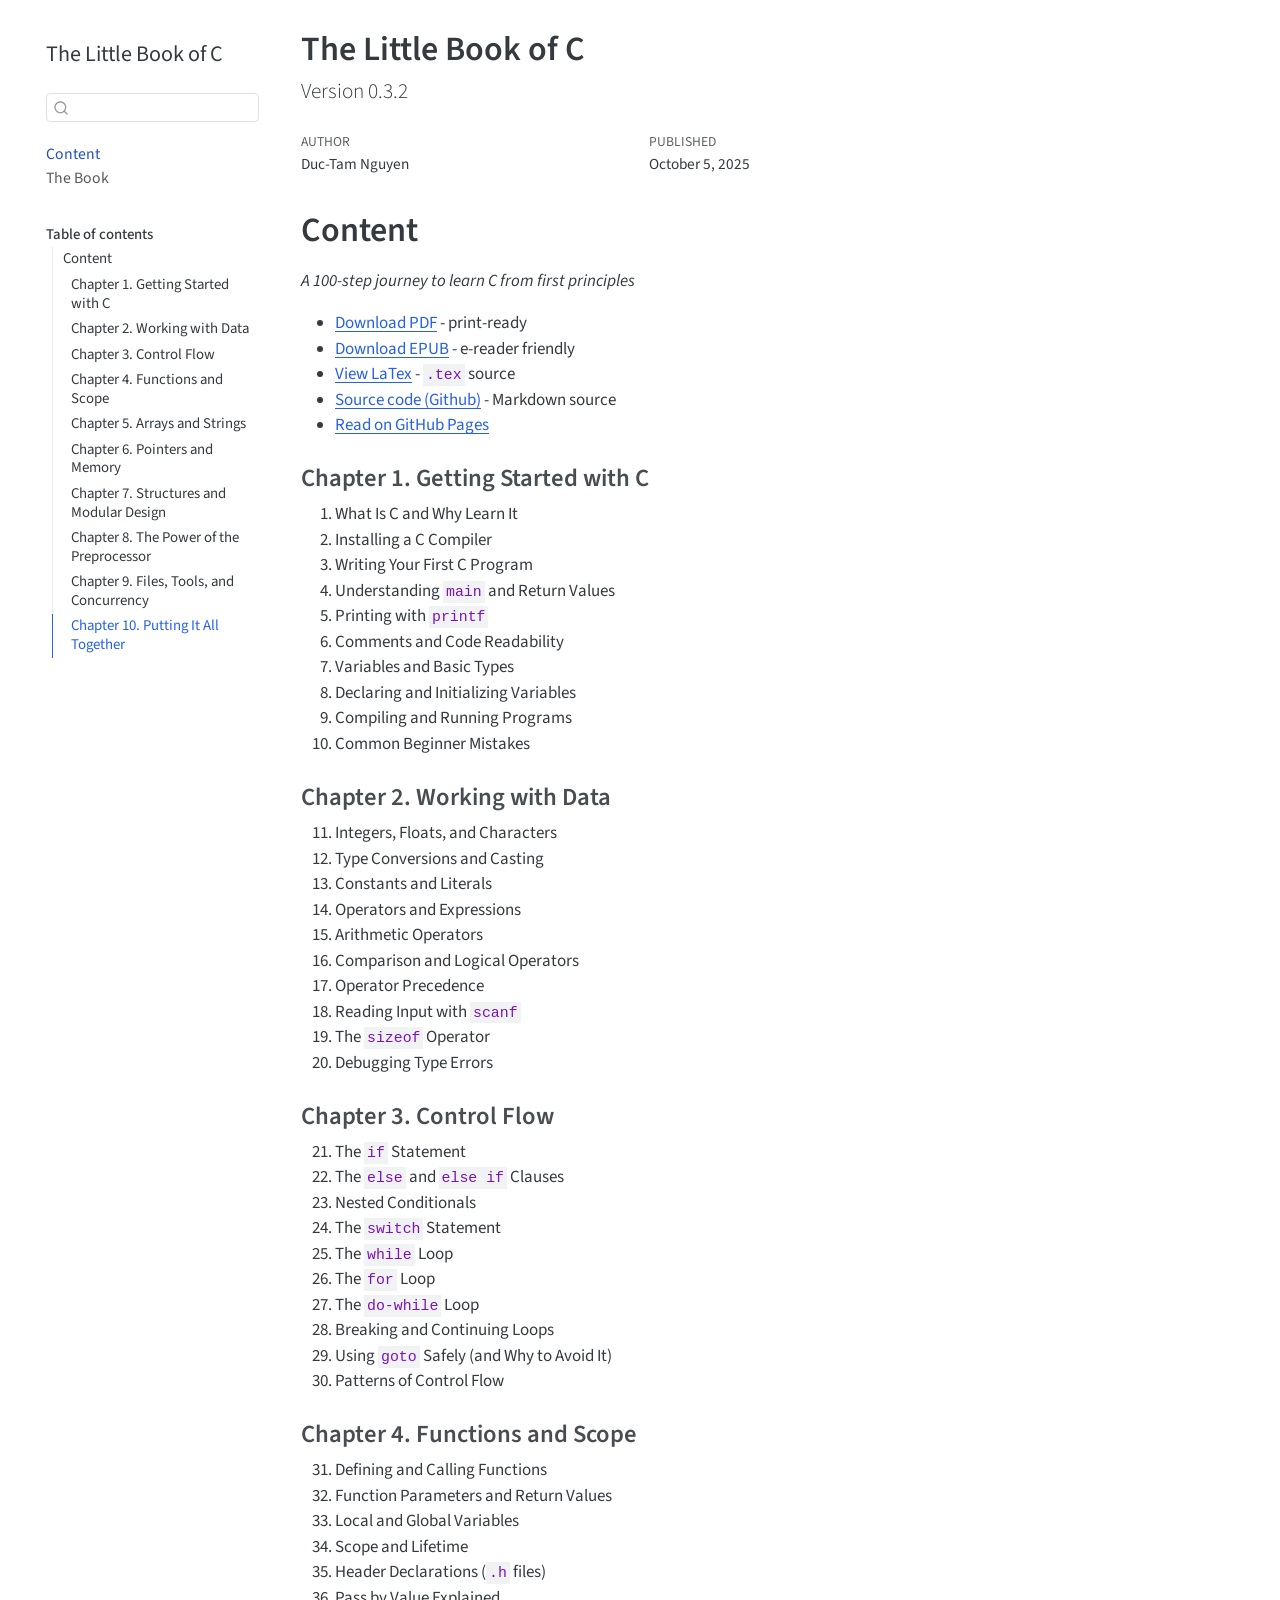
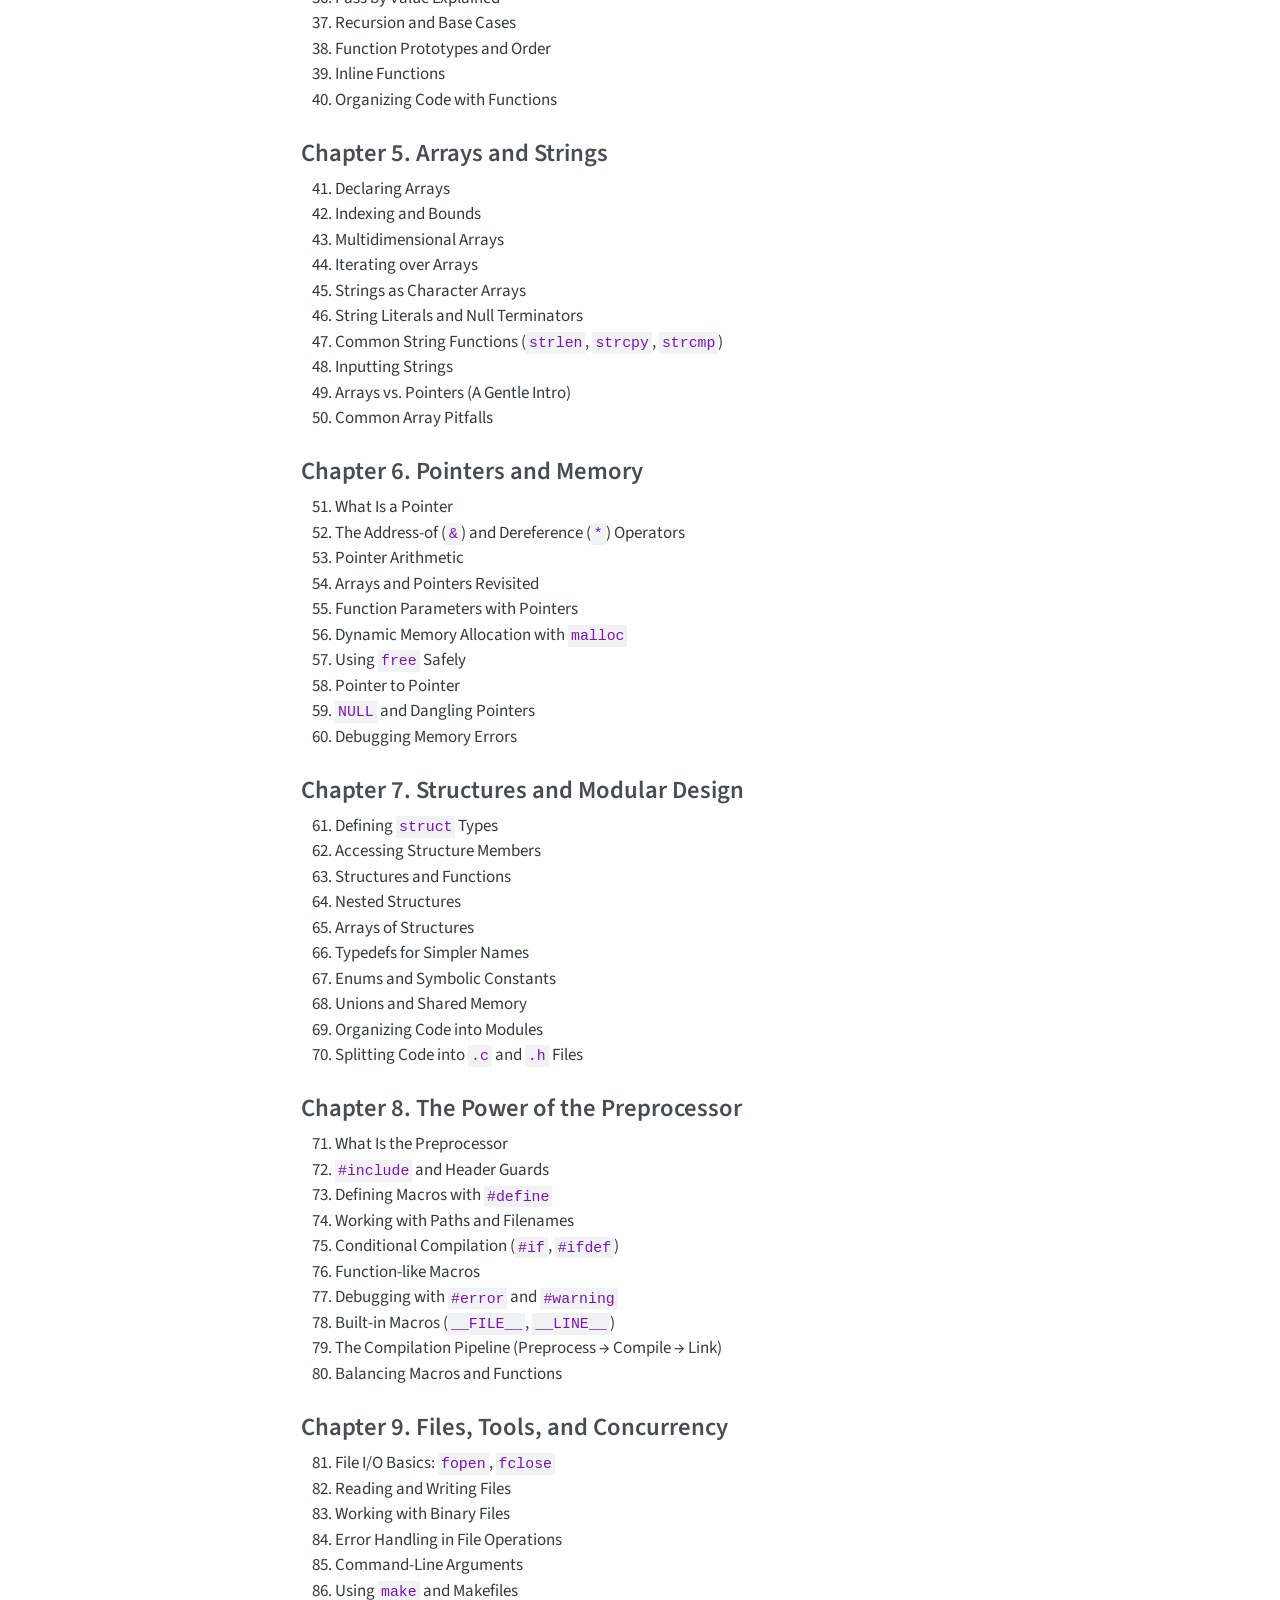
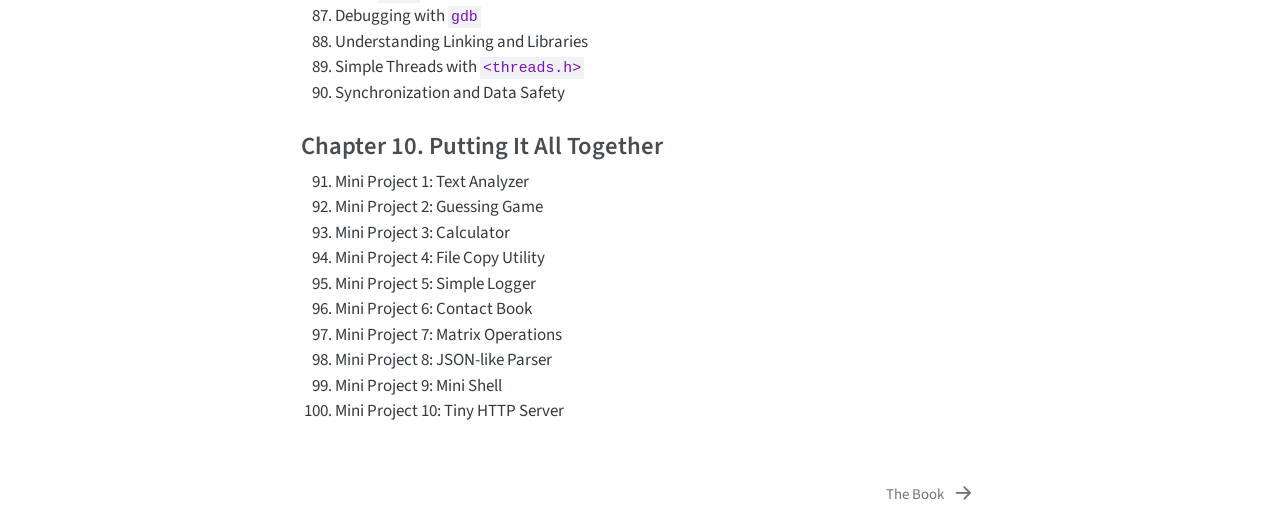
==== docs/index.html @ 0e8a33e9 "✨ v0.3.2 – File I/O Polishing 🩹 Fixed fgetc type (int not char) 🧹 Added fopen() checks and clean lin" ====
<!DOCTYPE html>
<html xmlns="http://www.w3.org/1999/xhtml" lang="en" xml:lang="en"><head>

<meta charset="utf-8">
<meta name="generator" content="quarto-1.8.23">

<meta name="viewport" content="width=device-width, initial-scale=1.0, user-scalable=yes">

<meta name="author" content="Duc-Tam Nguyen">
<meta name="dcterms.date" content="2025-10-05">

<title>The Little Book of C</title>
<style>
code{white-space: pre-wrap;}
span.smallcaps{font-variant: small-caps;}
div.columns{display: flex; gap: min(4vw, 1.5em);}
div.column{flex: auto; overflow-x: auto;}
div.hanging-indent{margin-left: 1.5em; text-indent: -1.5em;}
ul.task-list{list-style: none;}
ul.task-list li input[type="checkbox"] {
  width: 0.8em;
  margin: 0 0.8em 0.2em -1em; /* quarto-specific, see https://github.com/quarto-dev/quarto-cli/issues/4556 */ 
  vertical-align: middle;
}
</style>


<script src="site_libs/quarto-nav/quarto-nav.js"></script>
<script src="site_libs/quarto-nav/headroom.min.js"></script>
<script src="site_libs/clipboard/clipboard.min.js"></script>
<script src="site_libs/quarto-search/autocomplete.umd.js"></script>
<script src="site_libs/quarto-search/fuse.min.js"></script>
<script src="site_libs/quarto-search/quarto-search.js"></script>
<meta name="quarto:offset" content="./">
<link href="./books/en-US/book.html" rel="next">
<script src="site_libs/quarto-html/quarto.js" type="module"></script>
<script src="site_libs/quarto-html/tabsets/tabsets.js" type="module"></script>
<script src="site_libs/quarto-html/axe/axe-check.js" type="module"></script>
<script src="site_libs/quarto-html/popper.min.js"></script>
<script src="site_libs/quarto-html/tippy.umd.min.js"></script>
<script src="site_libs/quarto-html/anchor.min.js"></script>
<link href="site_libs/quarto-html/tippy.css" rel="stylesheet">
<link href="site_libs/quarto-html/quarto-syntax-highlighting-1fe81d0376b2c50856e68e651e390326.css" rel="stylesheet" id="quarto-text-highlighting-styles">
<script src="site_libs/bootstrap/bootstrap.min.js"></script>
<link href="site_libs/bootstrap/bootstrap-icons.css" rel="stylesheet">
<link href="site_libs/bootstrap/bootstrap-27c261d06b905028a18691de25d09dde.min.css" rel="stylesheet" append-hash="true" id="quarto-bootstrap" data-mode="light">
<script id="quarto-search-options" type="application/json">{
  "location": "sidebar",
  "copy-button": false,
  "collapse-after": 3,
  "panel-placement": "start",
  "type": "textbox",
  "limit": 50,
  "keyboard-shortcut": [
    "f",
    "/",
    "s"
  ],
  "show-item-context": false,
  "language": {
    "search-no-results-text": "No results",
    "search-matching-documents-text": "matching documents",
    "search-copy-link-title": "Copy link to search",
    "search-hide-matches-text": "Hide additional matches",
    "search-more-match-text": "more match in this document",
    "search-more-matches-text": "more matches in this document",
    "search-clear-button-title": "Clear",
    "search-text-placeholder": "",
    "search-detached-cancel-button-title": "Cancel",
    "search-submit-button-title": "Submit",
    "search-label": "Search"
  }
}</script>


</head>

<body class="nav-sidebar floating quarto-light">

<div id="quarto-search-results"></div>
  <header id="quarto-header" class="headroom fixed-top">
  <nav class="quarto-secondary-nav">
    <div class="container-fluid d-flex">
      <button type="button" class="quarto-btn-toggle btn" data-bs-toggle="collapse" role="button" data-bs-target=".quarto-sidebar-collapse-item" aria-controls="quarto-sidebar" aria-expanded="false" aria-label="Toggle sidebar navigation" onclick="if (window.quartoToggleHeadroom) { window.quartoToggleHeadroom(); }">
        <i class="bi bi-layout-text-sidebar-reverse"></i>
      </button>
        <nav class="quarto-page-breadcrumbs" aria-label="breadcrumb"><ol class="breadcrumb"><li class="breadcrumb-item"><a href="./index.html"><span class="chapter-title">Content</span></a></li></ol></nav>
        <a class="flex-grow-1" role="navigation" data-bs-toggle="collapse" data-bs-target=".quarto-sidebar-collapse-item" aria-controls="quarto-sidebar" aria-expanded="false" aria-label="Toggle sidebar navigation" onclick="if (window.quartoToggleHeadroom) { window.quartoToggleHeadroom(); }">      
        </a>
      <button type="button" class="btn quarto-search-button" aria-label="Search" onclick="window.quartoOpenSearch();">
        <i class="bi bi-search"></i>
      </button>
    </div>
  </nav>
</header>
<!-- content -->
<div id="quarto-content" class="quarto-container page-columns page-rows-contents page-layout-article">
<!-- sidebar -->
  <nav id="quarto-sidebar" class="sidebar collapse collapse-horizontal quarto-sidebar-collapse-item sidebar-navigation floating overflow-auto">
    <div class="pt-lg-2 mt-2 text-left sidebar-header sidebar-header-stacked">
      <a href="./index.html" class="sidebar-logo-link">
      </a>
    <div class="sidebar-title mb-0 py-0">
      <a href="./">The Little Book of C</a> 
    </div>
      </div>
        <div class="mt-2 flex-shrink-0 align-items-center">
        <div class="sidebar-search">
        <div id="quarto-search" class="" title="Search"></div>
        </div>
        </div>
    <div class="sidebar-menu-container"> 
    <ul class="list-unstyled mt-1">
        <li class="sidebar-item">
  <div class="sidebar-item-container"> 
  <a href="./index.html" class="sidebar-item-text sidebar-link active"><span class="chapter-title">Content</span></a>
  </div>
</li>
        <li class="sidebar-item">
  <div class="sidebar-item-container"> 
  <a href="./books/en-US/book.html" class="sidebar-item-text sidebar-link"><span class="chapter-title">The Book</span></a>
  </div>
</li>
    </ul>
    </div>
    <nav id="TOC" role="doc-toc" class="toc-active">
    <h2 id="toc-title">Table of contents</h2>
   
  <ul>
  <li><a href="#content" id="toc-content" class="nav-link active" data-scroll-target="#content">Content</a>
  <ul class="collapse">
  <li><a href="#chapter-1.-getting-started-with-c" id="toc-chapter-1.-getting-started-with-c" class="nav-link" data-scroll-target="#chapter-1.-getting-started-with-c">Chapter 1. Getting Started with C</a></li>
  <li><a href="#chapter-2.-working-with-data" id="toc-chapter-2.-working-with-data" class="nav-link" data-scroll-target="#chapter-2.-working-with-data">Chapter 2. Working with Data</a></li>
  <li><a href="#chapter-3.-control-flow" id="toc-chapter-3.-control-flow" class="nav-link" data-scroll-target="#chapter-3.-control-flow">Chapter 3. Control Flow</a></li>
  <li><a href="#chapter-4.-functions-and-scope" id="toc-chapter-4.-functions-and-scope" class="nav-link" data-scroll-target="#chapter-4.-functions-and-scope">Chapter 4. Functions and Scope</a></li>
  <li><a href="#chapter-5.-arrays-and-strings" id="toc-chapter-5.-arrays-and-strings" class="nav-link" data-scroll-target="#chapter-5.-arrays-and-strings">Chapter 5. Arrays and Strings</a></li>
  <li><a href="#chapter-6.-pointers-and-memory" id="toc-chapter-6.-pointers-and-memory" class="nav-link" data-scroll-target="#chapter-6.-pointers-and-memory">Chapter 6. Pointers and Memory</a></li>
  <li><a href="#chapter-7.-structures-and-modular-design" id="toc-chapter-7.-structures-and-modular-design" class="nav-link" data-scroll-target="#chapter-7.-structures-and-modular-design">Chapter 7. Structures and Modular Design</a></li>
  <li><a href="#chapter-8.-the-power-of-the-preprocessor" id="toc-chapter-8.-the-power-of-the-preprocessor" class="nav-link" data-scroll-target="#chapter-8.-the-power-of-the-preprocessor">Chapter 8. The Power of the Preprocessor</a></li>
  <li><a href="#chapter-9.-files-tools-and-concurrency" id="toc-chapter-9.-files-tools-and-concurrency" class="nav-link" data-scroll-target="#chapter-9.-files-tools-and-concurrency">Chapter 9. Files, Tools, and Concurrency</a></li>
  <li><a href="#chapter-10.-putting-it-all-together" id="toc-chapter-10.-putting-it-all-together" class="nav-link" data-scroll-target="#chapter-10.-putting-it-all-together">Chapter 10. Putting It All Together</a></li>
  </ul></li>
  </ul>
</nav>
</nav>
<div id="quarto-sidebar-glass" class="quarto-sidebar-collapse-item" data-bs-toggle="collapse" data-bs-target=".quarto-sidebar-collapse-item"></div>
<!-- margin-sidebar -->
    <div id="quarto-margin-sidebar" class="sidebar margin-sidebar zindex-bottom">
    </div>
<!-- main -->
<main class="content" id="quarto-document-content">

<header id="title-block-header" class="quarto-title-block default">
<div class="quarto-title">
<h1 class="title">The Little Book of C</h1>
<p class="subtitle lead">Version 0.3.2</p>
</div>



<div class="quarto-title-meta">

    <div>
    <div class="quarto-title-meta-heading">Author</div>
    <div class="quarto-title-meta-contents">
             <p>Duc-Tam Nguyen </p>
          </div>
  </div>
    
    <div>
    <div class="quarto-title-meta-heading">Published</div>
    <div class="quarto-title-meta-contents">
      <p class="date">October 5, 2025</p>
    </div>
  </div>
  
    
  </div>
  


</header>


<section id="content" class="level1">
<h1>Content</h1>
<p><em>A 100-step journey to learn C from first principles</em></p>
<ul>
<li><a href="https://github.com/little-book-of/c/blob/main/releases/book.pdf">Download PDF</a> - print-ready</li>
<li><a href="https://github.com/little-book-of/c/blob/main/releases/book.epub">Download EPUB</a> - e-reader friendly</li>
<li><a href="https://github.com/little-book-of/c/blob/main/releases/book.tex">View LaTex</a> - <code>.tex</code> source</li>
<li><a href="https://github.com/little-book-of/c/blob/main/books/en-US/book.md">Source code (Github)</a> - Markdown source</li>
<li><a href="https://little-book-of.github.io/c">Read on GitHub Pages</a></li>
</ul>
<section id="chapter-1.-getting-started-with-c" class="level3">
<h3 class="anchored" data-anchor-id="chapter-1.-getting-started-with-c">Chapter 1. Getting Started with C</h3>
<ol type="1">
<li>What Is C and Why Learn It</li>
<li>Installing a C Compiler</li>
<li>Writing Your First C Program</li>
<li>Understanding <code>main</code> and Return Values</li>
<li>Printing with <code>printf</code></li>
<li>Comments and Code Readability</li>
<li>Variables and Basic Types</li>
<li>Declaring and Initializing Variables</li>
<li>Compiling and Running Programs</li>
<li>Common Beginner Mistakes</li>
</ol>
</section>
<section id="chapter-2.-working-with-data" class="level3">
<h3 class="anchored" data-anchor-id="chapter-2.-working-with-data">Chapter 2. Working with Data</h3>
<ol start="11" type="1">
<li>Integers, Floats, and Characters</li>
<li>Type Conversions and Casting</li>
<li>Constants and Literals</li>
<li>Operators and Expressions</li>
<li>Arithmetic Operators</li>
<li>Comparison and Logical Operators</li>
<li>Operator Precedence</li>
<li>Reading Input with <code>scanf</code></li>
<li>The <code>sizeof</code> Operator</li>
<li>Debugging Type Errors</li>
</ol>
</section>
<section id="chapter-3.-control-flow" class="level3">
<h3 class="anchored" data-anchor-id="chapter-3.-control-flow">Chapter 3. Control Flow</h3>
<ol start="21" type="1">
<li>The <code>if</code> Statement</li>
<li>The <code>else</code> and <code>else if</code> Clauses</li>
<li>Nested Conditionals</li>
<li>The <code>switch</code> Statement</li>
<li>The <code>while</code> Loop</li>
<li>The <code>for</code> Loop</li>
<li>The <code>do-while</code> Loop</li>
<li>Breaking and Continuing Loops</li>
<li>Using <code>goto</code> Safely (and Why to Avoid It)</li>
<li>Patterns of Control Flow</li>
</ol>
</section>
<section id="chapter-4.-functions-and-scope" class="level3">
<h3 class="anchored" data-anchor-id="chapter-4.-functions-and-scope">Chapter 4. Functions and Scope</h3>
<ol start="31" type="1">
<li>Defining and Calling Functions</li>
<li>Function Parameters and Return Values</li>
<li>Local and Global Variables</li>
<li>Scope and Lifetime</li>
<li>Header Declarations (<code>.h</code> files)</li>
<li>Pass by Value Explained</li>
<li>Recursion and Base Cases</li>
<li>Function Prototypes and Order</li>
<li>Inline Functions</li>
<li>Organizing Code with Functions</li>
</ol>
</section>
<section id="chapter-5.-arrays-and-strings" class="level3">
<h3 class="anchored" data-anchor-id="chapter-5.-arrays-and-strings">Chapter 5. Arrays and Strings</h3>
<ol start="41" type="1">
<li>Declaring Arrays</li>
<li>Indexing and Bounds</li>
<li>Multidimensional Arrays</li>
<li>Iterating over Arrays</li>
<li>Strings as Character Arrays</li>
<li>String Literals and Null Terminators</li>
<li>Common String Functions (<code>strlen</code>, <code>strcpy</code>, <code>strcmp</code>)</li>
<li>Inputting Strings</li>
<li>Arrays vs.&nbsp;Pointers (A Gentle Intro)</li>
<li>Common Array Pitfalls</li>
</ol>
</section>
<section id="chapter-6.-pointers-and-memory" class="level3">
<h3 class="anchored" data-anchor-id="chapter-6.-pointers-and-memory">Chapter 6. Pointers and Memory</h3>
<ol start="51" type="1">
<li>What Is a Pointer</li>
<li>The Address-of (<code>&amp;</code>) and Dereference (<code>*</code>) Operators</li>
<li>Pointer Arithmetic</li>
<li>Arrays and Pointers Revisited</li>
<li>Function Parameters with Pointers</li>
<li>Dynamic Memory Allocation with <code>malloc</code></li>
<li>Using <code>free</code> Safely</li>
<li>Pointer to Pointer</li>
<li><code>NULL</code> and Dangling Pointers</li>
<li>Debugging Memory Errors</li>
</ol>
</section>
<section id="chapter-7.-structures-and-modular-design" class="level3">
<h3 class="anchored" data-anchor-id="chapter-7.-structures-and-modular-design">Chapter 7. Structures and Modular Design</h3>
<ol start="61" type="1">
<li>Defining <code>struct</code> Types</li>
<li>Accessing Structure Members</li>
<li>Structures and Functions</li>
<li>Nested Structures</li>
<li>Arrays of Structures</li>
<li>Typedefs for Simpler Names</li>
<li>Enums and Symbolic Constants</li>
<li>Unions and Shared Memory</li>
<li>Organizing Code into Modules</li>
<li>Splitting Code into <code>.c</code> and <code>.h</code> Files</li>
</ol>
</section>
<section id="chapter-8.-the-power-of-the-preprocessor" class="level3">
<h3 class="anchored" data-anchor-id="chapter-8.-the-power-of-the-preprocessor">Chapter 8. The Power of the Preprocessor</h3>
<ol start="71" type="1">
<li>What Is the Preprocessor</li>
<li><code>#include</code> and Header Guards</li>
<li>Defining Macros with <code>#define</code></li>
<li>Working with Paths and Filenames</li>
<li>Conditional Compilation (<code>#if</code>, <code>#ifdef</code>)</li>
<li>Function-like Macros</li>
<li>Debugging with <code>#error</code> and <code>#warning</code></li>
<li>Built-in Macros (<code>__FILE__</code>, <code>__LINE__</code>)</li>
<li>The Compilation Pipeline (Preprocess → Compile → Link)</li>
<li>Balancing Macros and Functions</li>
</ol>
</section>
<section id="chapter-9.-files-tools-and-concurrency" class="level3">
<h3 class="anchored" data-anchor-id="chapter-9.-files-tools-and-concurrency">Chapter 9. Files, Tools, and Concurrency</h3>
<ol start="81" type="1">
<li>File I/O Basics: <code>fopen</code>, <code>fclose</code></li>
<li>Reading and Writing Files</li>
<li>Working with Binary Files</li>
<li>Error Handling in File Operations</li>
<li>Command-Line Arguments</li>
<li>Using <code>make</code> and Makefiles</li>
<li>Debugging with <code>gdb</code></li>
<li>Understanding Linking and Libraries</li>
<li>Simple Threads with <code>&lt;threads.h&gt;</code></li>
<li>Synchronization and Data Safety</li>
</ol>
</section>
<section id="chapter-10.-putting-it-all-together" class="level3">
<h3 class="anchored" data-anchor-id="chapter-10.-putting-it-all-together">Chapter 10. Putting It All Together</h3>
<ol start="91" type="1">
<li>Mini Project 1: Text Analyzer</li>
<li>Mini Project 2: Guessing Game</li>
<li>Mini Project 3: Calculator</li>
<li>Mini Project 4: File Copy Utility</li>
<li>Mini Project 5: Simple Logger</li>
<li>Mini Project 6: Contact Book</li>
<li>Mini Project 7: Matrix Operations</li>
<li>Mini Project 8: JSON-like Parser</li>
<li>Mini Project 9: Mini Shell</li>
<li>Mini Project 10: Tiny HTTP Server</li>
</ol>


</section>
</section>

</main> <!-- /main -->
<script id="quarto-html-after-body" type="application/javascript">
  window.document.addEventListener("DOMContentLoaded", function (event) {
    const icon = "";
    const anchorJS = new window.AnchorJS();
    anchorJS.options = {
      placement: 'right',
      icon: icon
    };
    anchorJS.add('.anchored');
    const isCodeAnnotation = (el) => {
      for (const clz of el.classList) {
        if (clz.startsWith('code-annotation-')) {                     
          return true;
        }
      }
      return false;
    }
    const onCopySuccess = function(e) {
      // button target
      const button = e.trigger;
      // don't keep focus
      button.blur();
      // flash "checked"
      button.classList.add('code-copy-button-checked');
      var currentTitle = button.getAttribute("title");
      button.setAttribute("title", "Copied!");
      let tooltip;
      if (window.bootstrap) {
        button.setAttribute("data-bs-toggle", "tooltip");
        button.setAttribute("data-bs-placement", "left");
        button.setAttribute("data-bs-title", "Copied!");
        tooltip = new bootstrap.Tooltip(button, 
          { trigger: "manual", 
            customClass: "code-copy-button-tooltip",
            offset: [0, -8]});
        tooltip.show();    
      }
      setTimeout(function() {
        if (tooltip) {
          tooltip.hide();
          button.removeAttribute("data-bs-title");
          button.removeAttribute("data-bs-toggle");
          button.removeAttribute("data-bs-placement");
        }
        button.setAttribute("title", currentTitle);
        button.classList.remove('code-copy-button-checked');
      }, 1000);
      // clear code selection
      e.clearSelection();
    }
    const getTextToCopy = function(trigger) {
      const outerScaffold = trigger.parentElement.cloneNode(true);
      const codeEl = outerScaffold.querySelector('code');
      for (const childEl of codeEl.children) {
        if (isCodeAnnotation(childEl)) {
          childEl.remove();
        }
      }
      return codeEl.innerText;
    }
    const clipboard = new window.ClipboardJS('.code-copy-button:not([data-in-quarto-modal])', {
      text: getTextToCopy
    });
    clipboard.on('success', onCopySuccess);
    if (window.document.getElementById('quarto-embedded-source-code-modal')) {
      const clipboardModal = new window.ClipboardJS('.code-copy-button[data-in-quarto-modal]', {
        text: getTextToCopy,
        container: window.document.getElementById('quarto-embedded-source-code-modal')
      });
      clipboardModal.on('success', onCopySuccess);
    }
      var localhostRegex = new RegExp(/^(?:http|https):\/\/localhost\:?[0-9]*\//);
      var mailtoRegex = new RegExp(/^mailto:/);
        var filterRegex = new RegExp('/' + window.location.host + '/');
      var isInternal = (href) => {
          return filterRegex.test(href) || localhostRegex.test(href) || mailtoRegex.test(href);
      }
      // Inspect non-navigation links and adorn them if external
     var links = window.document.querySelectorAll('a[href]:not(.nav-link):not(.navbar-brand):not(.toc-action):not(.sidebar-link):not(.sidebar-item-toggle):not(.pagination-link):not(.no-external):not([aria-hidden]):not(.dropdown-item):not(.quarto-navigation-tool):not(.about-link)');
      for (var i=0; i<links.length; i++) {
        const link = links[i];
        if (!isInternal(link.href)) {
          // undo the damage that might have been done by quarto-nav.js in the case of
          // links that we want to consider external
          if (link.dataset.originalHref !== undefined) {
            link.href = link.dataset.originalHref;
          }
        }
      }
    function tippyHover(el, contentFn, onTriggerFn, onUntriggerFn) {
      const config = {
        allowHTML: true,
        maxWidth: 500,
        delay: 100,
        arrow: false,
        appendTo: function(el) {
            return el.parentElement;
        },
        interactive: true,
        interactiveBorder: 10,
        theme: 'quarto',
        placement: 'bottom-start',
      };
      if (contentFn) {
        config.content = contentFn;
      }
      if (onTriggerFn) {
        config.onTrigger = onTriggerFn;
      }
      if (onUntriggerFn) {
        config.onUntrigger = onUntriggerFn;
      }
      window.tippy(el, config); 
    }
    const noterefs = window.document.querySelectorAll('a[role="doc-noteref"]');
    for (var i=0; i<noterefs.length; i++) {
      const ref = noterefs[i];
      tippyHover(ref, function() {
        // use id or data attribute instead here
        let href = ref.getAttribute('data-footnote-href') || ref.getAttribute('href');
        try { href = new URL(href).hash; } catch {}
        const id = href.replace(/^#\/?/, "");
        const note = window.document.getElementById(id);
        if (note) {
          return note.innerHTML;
        } else {
          return "";
        }
      });
    }
    const xrefs = window.document.querySelectorAll('a.quarto-xref');
    const processXRef = (id, note) => {
      // Strip column container classes
      const stripColumnClz = (el) => {
        el.classList.remove("page-full", "page-columns");
        if (el.children) {
          for (const child of el.children) {
            stripColumnClz(child);
          }
        }
      }
      stripColumnClz(note)
      if (id === null || id.startsWith('sec-')) {
        // Special case sections, only their first couple elements
        const container = document.createElement("div");
        if (note.children && note.children.length > 2) {
          container.appendChild(note.children[0].cloneNode(true));
          for (let i = 1; i < note.children.length; i++) {
            const child = note.children[i];
            if (child.tagName === "P" && child.innerText === "") {
              continue;
            } else {
              container.appendChild(child.cloneNode(true));
              break;
            }
          }
          if (window.Quarto?.typesetMath) {
            window.Quarto.typesetMath(container);
          }
          return container.innerHTML
        } else {
          if (window.Quarto?.typesetMath) {
            window.Quarto.typesetMath(note);
          }
          return note.innerHTML;
        }
      } else {
        // Remove any anchor links if they are present
        const anchorLink = note.querySelector('a.anchorjs-link');
        if (anchorLink) {
          anchorLink.remove();
        }
        if (window.Quarto?.typesetMath) {
          window.Quarto.typesetMath(note);
        }
        if (note.classList.contains("callout")) {
          return note.outerHTML;
        } else {
          return note.innerHTML;
        }
      }
    }
    for (var i=0; i<xrefs.length; i++) {
      const xref = xrefs[i];
      tippyHover(xref, undefined, function(instance) {
        instance.disable();
        let url = xref.getAttribute('href');
        let hash = undefined; 
        if (url.startsWith('#')) {
          hash = url;
        } else {
          try { hash = new URL(url).hash; } catch {}
        }
        if (hash) {
          const id = hash.replace(/^#\/?/, "");
          const note = window.document.getElementById(id);
          if (note !== null) {
            try {
              const html = processXRef(id, note.cloneNode(true));
              instance.setContent(html);
            } finally {
              instance.enable();
              instance.show();
            }
          } else {
            // See if we can fetch this
            fetch(url.split('#')[0])
            .then(res => res.text())
            .then(html => {
              const parser = new DOMParser();
              const htmlDoc = parser.parseFromString(html, "text/html");
              const note = htmlDoc.getElementById(id);
              if (note !== null) {
                const html = processXRef(id, note);
                instance.setContent(html);
              } 
            }).finally(() => {
              instance.enable();
              instance.show();
            });
          }
        } else {
          // See if we can fetch a full url (with no hash to target)
          // This is a special case and we should probably do some content thinning / targeting
          fetch(url)
          .then(res => res.text())
          .then(html => {
            const parser = new DOMParser();
            const htmlDoc = parser.parseFromString(html, "text/html");
            const note = htmlDoc.querySelector('main.content');
            if (note !== null) {
              // This should only happen for chapter cross references
              // (since there is no id in the URL)
              // remove the first header
              if (note.children.length > 0 && note.children[0].tagName === "HEADER") {
                note.children[0].remove();
              }
              const html = processXRef(null, note);
              instance.setContent(html);
            } 
          }).finally(() => {
            instance.enable();
            instance.show();
          });
        }
      }, function(instance) {
      });
    }
        let selectedAnnoteEl;
        const selectorForAnnotation = ( cell, annotation) => {
          let cellAttr = 'data-code-cell="' + cell + '"';
          let lineAttr = 'data-code-annotation="' +  annotation + '"';
          const selector = 'span[' + cellAttr + '][' + lineAttr + ']';
          return selector;
        }
        const selectCodeLines = (annoteEl) => {
          const doc = window.document;
          const targetCell = annoteEl.getAttribute("data-target-cell");
          const targetAnnotation = annoteEl.getAttribute("data-target-annotation");
          const annoteSpan = window.document.querySelector(selectorForAnnotation(targetCell, targetAnnotation));
          const lines = annoteSpan.getAttribute("data-code-lines").split(",");
          const lineIds = lines.map((line) => {
            return targetCell + "-" + line;
          })
          let top = null;
          let height = null;
          let parent = null;
          if (lineIds.length > 0) {
              //compute the position of the single el (top and bottom and make a div)
              const el = window.document.getElementById(lineIds[0]);
              top = el.offsetTop;
              height = el.offsetHeight;
              parent = el.parentElement.parentElement;
            if (lineIds.length > 1) {
              const lastEl = window.document.getElementById(lineIds[lineIds.length - 1]);
              const bottom = lastEl.offsetTop + lastEl.offsetHeight;
              height = bottom - top;
            }
            if (top !== null && height !== null && parent !== null) {
              // cook up a div (if necessary) and position it 
              let div = window.document.getElementById("code-annotation-line-highlight");
              if (div === null) {
                div = window.document.createElement("div");
                div.setAttribute("id", "code-annotation-line-highlight");
                div.style.position = 'absolute';
                parent.appendChild(div);
              }
              div.style.top = top - 2 + "px";
              div.style.height = height + 4 + "px";
              div.style.left = 0;
              let gutterDiv = window.document.getElementById("code-annotation-line-highlight-gutter");
              if (gutterDiv === null) {
                gutterDiv = window.document.createElement("div");
                gutterDiv.setAttribute("id", "code-annotation-line-highlight-gutter");
                gutterDiv.style.position = 'absolute';
                const codeCell = window.document.getElementById(targetCell);
                const gutter = codeCell.querySelector('.code-annotation-gutter');
                gutter.appendChild(gutterDiv);
              }
              gutterDiv.style.top = top - 2 + "px";
              gutterDiv.style.height = height + 4 + "px";
            }
            selectedAnnoteEl = annoteEl;
          }
        };
        const unselectCodeLines = () => {
          const elementsIds = ["code-annotation-line-highlight", "code-annotation-line-highlight-gutter"];
          elementsIds.forEach((elId) => {
            const div = window.document.getElementById(elId);
            if (div) {
              div.remove();
            }
          });
          selectedAnnoteEl = undefined;
        };
          // Handle positioning of the toggle
      window.addEventListener(
        "resize",
        throttle(() => {
          elRect = undefined;
          if (selectedAnnoteEl) {
            selectCodeLines(selectedAnnoteEl);
          }
        }, 10)
      );
      function throttle(fn, ms) {
      let throttle = false;
      let timer;
        return (...args) => {
          if(!throttle) { // first call gets through
              fn.apply(this, args);
              throttle = true;
          } else { // all the others get throttled
              if(timer) clearTimeout(timer); // cancel #2
              timer = setTimeout(() => {
                fn.apply(this, args);
                timer = throttle = false;
              }, ms);
          }
        };
      }
        // Attach click handler to the DT
        const annoteDls = window.document.querySelectorAll('dt[data-target-cell]');
        for (const annoteDlNode of annoteDls) {
          annoteDlNode.addEventListener('click', (event) => {
            const clickedEl = event.target;
            if (clickedEl !== selectedAnnoteEl) {
              unselectCodeLines();
              const activeEl = window.document.querySelector('dt[data-target-cell].code-annotation-active');
              if (activeEl) {
                activeEl.classList.remove('code-annotation-active');
              }
              selectCodeLines(clickedEl);
              clickedEl.classList.add('code-annotation-active');
            } else {
              // Unselect the line
              unselectCodeLines();
              clickedEl.classList.remove('code-annotation-active');
            }
          });
        }
    const findCites = (el) => {
      const parentEl = el.parentElement;
      if (parentEl) {
        const cites = parentEl.dataset.cites;
        if (cites) {
          return {
            el,
            cites: cites.split(' ')
          };
        } else {
          return findCites(el.parentElement)
        }
      } else {
        return undefined;
      }
    };
    var bibliorefs = window.document.querySelectorAll('a[role="doc-biblioref"]');
    for (var i=0; i<bibliorefs.length; i++) {
      const ref = bibliorefs[i];
      const citeInfo = findCites(ref);
      if (citeInfo) {
        tippyHover(citeInfo.el, function() {
          var popup = window.document.createElement('div');
          citeInfo.cites.forEach(function(cite) {
            var citeDiv = window.document.createElement('div');
            citeDiv.classList.add('hanging-indent');
            citeDiv.classList.add('csl-entry');
            var biblioDiv = window.document.getElementById('ref-' + cite);
            if (biblioDiv) {
              citeDiv.innerHTML = biblioDiv.innerHTML;
            }
            popup.appendChild(citeDiv);
          });
          return popup.innerHTML;
        });
      }
    }
  });
  </script>
<nav class="page-navigation">
  <div class="nav-page nav-page-previous">
  </div>
  <div class="nav-page nav-page-next">
      <a href="./books/en-US/book.html" class="pagination-link" aria-label="The Book">
        <span class="nav-page-text"><span class="chapter-title">The Book</span></span> <i class="bi bi-arrow-right-short"></i>
      </a>
  </div>
</nav>
</div> <!-- /content -->




</body></html>
---- docs/site_libs/quarto-html/tippy.css ----
.tippy-box[data-animation=fade][data-state=hidden]{opacity:0}[data-tippy-root]{max-width:calc(100vw - 10px)}.tippy-box{position:relative;background-color:#333;color:#fff;border-radius:4px;font-size:14px;line-height:1.4;white-space:normal;outline:0;transition-property:transform,visibility,opacity}.tippy-box[data-placement^=top]>.tippy-arrow{bottom:0}.tippy-box[data-placement^=top]>.tippy-arrow:before{bottom:-7px;left:0;border-width:8px 8px 0;border-top-color:initial;transform-origin:center top}.tippy-box[data-placement^=bottom]>.tippy-arrow{top:0}.tippy-box[data-placement^=bottom]>.tippy-arrow:before{top:-7px;left:0;border-width:0 8px 8px;border-bottom-color:initial;transform-origin:center bottom}.tippy-box[data-placement^=left]>.tippy-arrow{right:0}.tippy-box[data-placement^=left]>.tippy-arrow:before{border-width:8px 0 8px 8px;border-left-color:initial;right:-7px;transform-origin:center left}.tippy-box[data-placement^=right]>.tippy-arrow{left:0}.tippy-box[data-placement^=right]>.tippy-arrow:before{left:-7px;border-width:8px 8px 8px 0;border-right-color:initial;transform-origin:center right}.tippy-box[data-inertia][data-state=visible]{transition-timing-function:cubic-bezier(.54,1.5,.38,1.11)}.tippy-arrow{width:16px;height:16px;color:#333}.tippy-arrow:before{content:"";position:absolute;border-color:transparent;border-style:solid}.tippy-content{position:relative;padding:5px 9px;z-index:1}
---- docs/site_libs/quarto-html/quarto-syntax-highlighting-1fe81d0376b2c50856e68e651e390326.css ----
/* quarto syntax highlight colors */
:root {
  --quarto-hl-ot-color: #003B4F;
  --quarto-hl-at-color: #657422;
  --quarto-hl-ss-color: #20794D;
  --quarto-hl-an-color: #5E5E5E;
  --quarto-hl-fu-color: #4758AB;
  --quarto-hl-st-color: #20794D;
  --quarto-hl-cf-color: #003B4F;
  --quarto-hl-op-color: #5E5E5E;
  --quarto-hl-er-color: #AD0000;
  --quarto-hl-bn-color: #AD0000;
  --quarto-hl-al-color: #AD0000;
  --quarto-hl-va-color: #111111;
  --quarto-hl-bu-color: inherit;
  --quarto-hl-ex-color: inherit;
  --quarto-hl-pp-color: #AD0000;
  --quarto-hl-in-color: #5E5E5E;
  --quarto-hl-vs-color: #20794D;
  --quarto-hl-wa-color: #5E5E5E;
  --quarto-hl-do-color: #5E5E5E;
  --quarto-hl-im-color: #00769E;
  --quarto-hl-ch-color: #20794D;
  --quarto-hl-dt-color: #AD0000;
  --quarto-hl-fl-color: #AD0000;
  --quarto-hl-co-color: #5E5E5E;
  --quarto-hl-cv-color: #5E5E5E;
  --quarto-hl-cn-color: #8f5902;
  --quarto-hl-sc-color: #5E5E5E;
  --quarto-hl-dv-color: #AD0000;
  --quarto-hl-kw-color: #003B4F;
}

/* other quarto variables */
:root {
  --quarto-font-monospace: SFMono-Regular, Menlo, Monaco, Consolas, "Liberation Mono", "Courier New", monospace;
}

/* syntax highlight based on Pandoc's rules */
pre > code.sourceCode > span {
  color: #003B4F;
}

code.sourceCode > span {
  color: #003B4F;
}

div.sourceCode,
div.sourceCode pre.sourceCode {
  color: #003B4F;
}

/* Normal */
code span {
  color: #003B4F;
}

/* Alert */
code span.al {
  color: #AD0000;
  font-style: inherit;
}

/* Annotation */
code span.an {
  color: #5E5E5E;
  font-style: inherit;
}

/* Attribute */
code span.at {
  color: #657422;
  font-style: inherit;
}

/* BaseN */
code span.bn {
  color: #AD0000;
  font-style: inherit;
}

/* BuiltIn */
code span.bu {
  font-style: inherit;
}

/* ControlFlow */
code span.cf {
  color: #003B4F;
  font-weight: bold;
  font-style: inherit;
}

/* Char */
code span.ch {
  color: #20794D;
  font-style: inherit;
}

/* Constant */
code span.cn {
  color: #8f5902;
  font-style: inherit;
}

/* Comment */
code span.co {
  color: #5E5E5E;
  font-style: inherit;
}

/* CommentVar */
code span.cv {
  color: #5E5E5E;
  font-style: italic;
}

/* Documentation */
code span.do {
  color: #5E5E5E;
  font-style: italic;
}

/* DataType */
code span.dt {
  color: #AD0000;
  font-style: inherit;
}

/* DecVal */
code span.dv {
  color: #AD0000;
  font-style: inherit;
}

/* Error */
code span.er {
  color: #AD0000;
  font-style: inherit;
}

/* Extension */
code span.ex {
  font-style: inherit;
}

/* Float */
code span.fl {
  color: #AD0000;
  font-style: inherit;
}

/* Function */
code span.fu {
  color: #4758AB;
  font-style: inherit;
}

/* Import */
code span.im {
  color: #00769E;
  font-style: inherit;
}

/* Information */
code span.in {
  color: #5E5E5E;
  font-style: inherit;
}

/* Keyword */
code span.kw {
  color: #003B4F;
  font-weight: bold;
  font-style: inherit;
}

/* Operator */
code span.op {
  color: #5E5E5E;
  font-style: inherit;
}

/* Other */
code span.ot {
  color: #003B4F;
  font-style: inherit;
}

/* Preprocessor */
code span.pp {
  color: #AD0000;
  font-style: inherit;
}

/* SpecialChar */
code span.sc {
  color: #5E5E5E;
  font-style: inherit;
}

/* SpecialString */
code span.ss {
  color: #20794D;
  font-style: inherit;
}

/* String */
code span.st {
  color: #20794D;
  font-style: inherit;
}

/* Variable */
code span.va {
  color: #111111;
  font-style: inherit;
}

/* VerbatimString */
code span.vs {
  color: #20794D;
  font-style: inherit;
}

/* Warning */
code span.wa {
  color: #5E5E5E;
  font-style: italic;
}

.prevent-inlining {
  content: "</";
}

/*# sourceMappingURL=0962dd5d778b71b9c38e7b9c80c0f202.css.map */
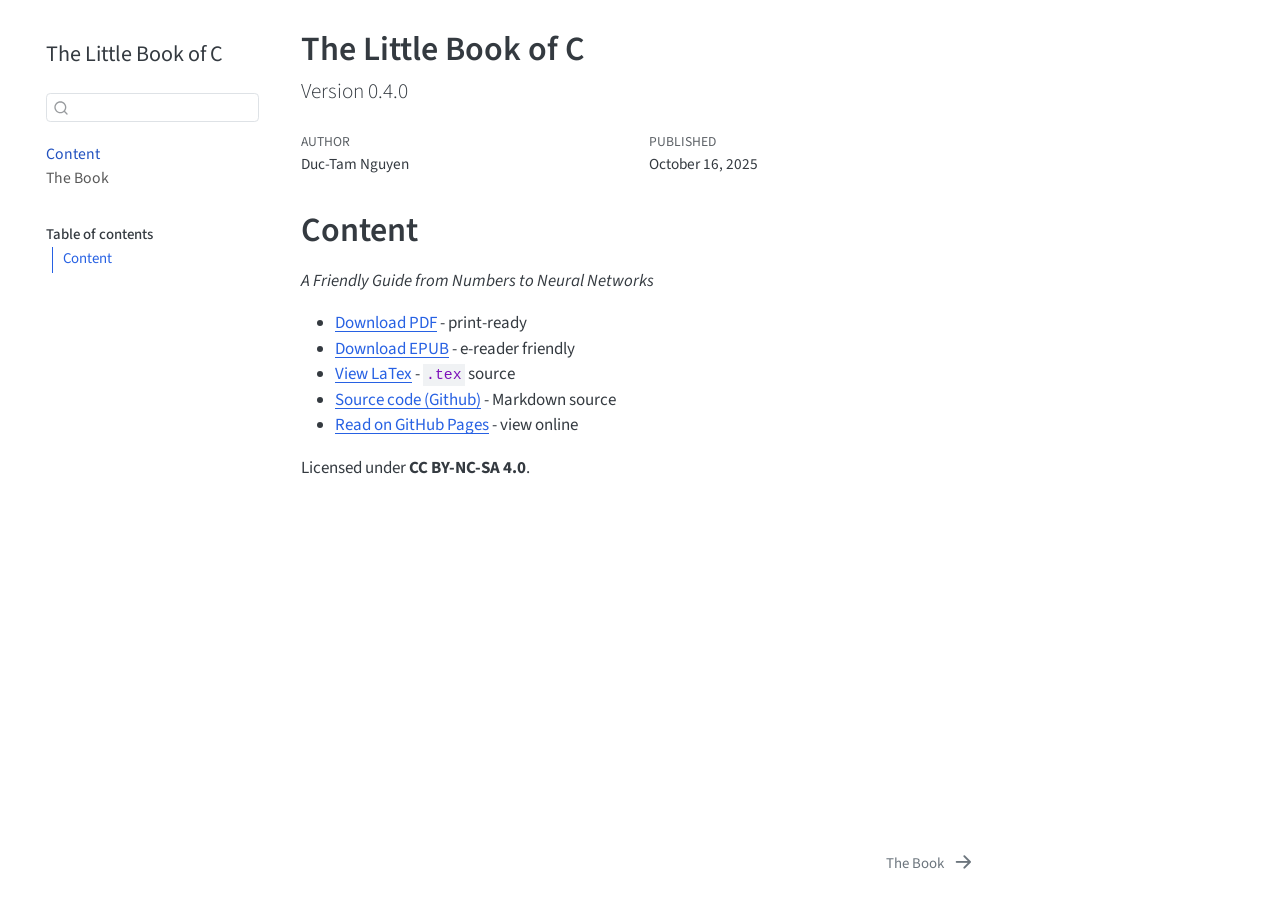
==== commit 81c29361: "🚀✨ v0.4.0 - From teaching to mastery. C meets OS, knowledge goes full-stack. 🌌" ====
--- a/docs/index.html
+++ b/docs/index.html
@@ -7,7 +7,7 @@
 <meta name="viewport" content="width=device-width, initial-scale=1.0, user-scalable=yes">
 
 <meta name="author" content="Duc-Tam Nguyen">
-<meta name="dcterms.date" content="2025-10-05">
+<meta name="dcterms.date" content="2025-10-16">
 
 <title>The Little Book of C</title>
 <style>
@@ -32,7 +32,7 @@
 <script src="site_libs/quarto-search/fuse.min.js"></script>
 <script src="site_libs/quarto-search/quarto-search.js"></script>
 <meta name="quarto:offset" content="./">
-<link href="./books/en-US/book.html" rel="next">
+<link href="./books/en-us/book.html" rel="next">
 <script src="site_libs/quarto-html/quarto.js" type="module"></script>
 <script src="site_libs/quarto-html/tabsets/tabsets.js" type="module"></script>
 <script src="site_libs/quarto-html/axe/axe-check.js" type="module"></script>
@@ -118,7 +118,7 @@
 </li>
         <li class="sidebar-item">
   <div class="sidebar-item-container"> 
-  <a href="./books/en-US/book.html" class="sidebar-item-text sidebar-link"><span class="chapter-title">The Book</span></a>
+  <a href="./books/en-us/book.html" class="sidebar-item-text sidebar-link"><span class="chapter-title">The Book</span></a>
   </div>
 </li>
     </ul>
@@ -127,19 +127,7 @@
     <h2 id="toc-title">Table of contents</h2>
    
   <ul>
-  <li><a href="#content" id="toc-content" class="nav-link active" data-scroll-target="#content">Content</a>
-  <ul class="collapse">
-  <li><a href="#chapter-1.-getting-started-with-c" id="toc-chapter-1.-getting-started-with-c" class="nav-link" data-scroll-target="#chapter-1.-getting-started-with-c">Chapter 1. Getting Started with C</a></li>
-  <li><a href="#chapter-2.-working-with-data" id="toc-chapter-2.-working-with-data" class="nav-link" data-scroll-target="#chapter-2.-working-with-data">Chapter 2. Working with Data</a></li>
-  <li><a href="#chapter-3.-control-flow" id="toc-chapter-3.-control-flow" class="nav-link" data-scroll-target="#chapter-3.-control-flow">Chapter 3. Control Flow</a></li>
-  <li><a href="#chapter-4.-functions-and-scope" id="toc-chapter-4.-functions-and-scope" class="nav-link" data-scroll-target="#chapter-4.-functions-and-scope">Chapter 4. Functions and Scope</a></li>
-  <li><a href="#chapter-5.-arrays-and-strings" id="toc-chapter-5.-arrays-and-strings" class="nav-link" data-scroll-target="#chapter-5.-arrays-and-strings">Chapter 5. Arrays and Strings</a></li>
-  <li><a href="#chapter-6.-pointers-and-memory" id="toc-chapter-6.-pointers-and-memory" class="nav-link" data-scroll-target="#chapter-6.-pointers-and-memory">Chapter 6. Pointers and Memory</a></li>
-  <li><a href="#chapter-7.-structures-and-modular-design" id="toc-chapter-7.-structures-and-modular-design" class="nav-link" data-scroll-target="#chapter-7.-structures-and-modular-design">Chapter 7. Structures and Modular Design</a></li>
-  <li><a href="#chapter-8.-the-power-of-the-preprocessor" id="toc-chapter-8.-the-power-of-the-preprocessor" class="nav-link" data-scroll-target="#chapter-8.-the-power-of-the-preprocessor">Chapter 8. The Power of the Preprocessor</a></li>
-  <li><a href="#chapter-9.-files-tools-and-concurrency" id="toc-chapter-9.-files-tools-and-concurrency" class="nav-link" data-scroll-target="#chapter-9.-files-tools-and-concurrency">Chapter 9. Files, Tools, and Concurrency</a></li>
-  <li><a href="#chapter-10.-putting-it-all-together" id="toc-chapter-10.-putting-it-all-together" class="nav-link" data-scroll-target="#chapter-10.-putting-it-all-together">Chapter 10. Putting It All Together</a></li>
-  </ul></li>
+  <li><a href="#content" id="toc-content" class="nav-link active" data-scroll-target="#content">Content</a></li>
   </ul>
 </nav>
 </nav>
@@ -153,7 +141,7 @@
 <header id="title-block-header" class="quarto-title-block default">
 <div class="quarto-title">
 <h1 class="title">The Little Book of C</h1>
-<p class="subtitle lead">Version 0.3.2</p>
+<p class="subtitle lead">Version 0.4.0</p>
 </div>
 
 
@@ -170,7 +158,7 @@
     <div>
     <div class="quarto-title-meta-heading">Published</div>
     <div class="quarto-title-meta-contents">
-      <p class="date">October 5, 2025</p>
+      <p class="date">October 16, 2025</p>
     </div>
   </div>
   
@@ -184,166 +172,17 @@
 
 <section id="content" class="level1">
 <h1>Content</h1>
-<p><em>A 100-step journey to learn C from first principles</em></p>
+<p><em>A Friendly Guide from Numbers to Neural Networks</em></p>
 <ul>
-<li><a href="https://github.com/little-book-of/c/blob/main/releases/book.pdf">Download PDF</a> - print-ready</li>
-<li><a href="https://github.com/little-book-of/c/blob/main/releases/book.epub">Download EPUB</a> - e-reader friendly</li>
-<li><a href="https://github.com/little-book-of/c/blob/main/releases/book.tex">View LaTex</a> - <code>.tex</code> source</li>
-<li><a href="https://github.com/little-book-of/c/blob/main/books/en-US/book.md">Source code (Github)</a> - Markdown source</li>
-<li><a href="https://little-book-of.github.io/c">Read on GitHub Pages</a></li>
+<li><a href="https://github.com/little-book-of/algorithms/blob/main/releases/book.pdf">Download PDF</a> - print-ready</li>
+<li><a href="https://github.com/little-book-of/algorithms/blob/main/releases/book.epub">Download EPUB</a> - e-reader friendly</li>
+<li><a href="https://github.com/little-book-of/algorithms/blob/main/releases/book.tex">View LaTex</a> - <code>.tex</code> source</li>
+<li><a href="https://github.com/little-book-of/algorithms">Source code (Github)</a> - Markdown source</li>
+<li><a href="https://little-book-of.github.io/algorithms">Read on GitHub Pages</a> - view online</li>
 </ul>
-<section id="chapter-1.-getting-started-with-c" class="level3">
-<h3 class="anchored" data-anchor-id="chapter-1.-getting-started-with-c">Chapter 1. Getting Started with C</h3>
-<ol type="1">
-<li>What Is C and Why Learn It</li>
-<li>Installing a C Compiler</li>
-<li>Writing Your First C Program</li>
-<li>Understanding <code>main</code> and Return Values</li>
-<li>Printing with <code>printf</code></li>
-<li>Comments and Code Readability</li>
-<li>Variables and Basic Types</li>
-<li>Declaring and Initializing Variables</li>
-<li>Compiling and Running Programs</li>
-<li>Common Beginner Mistakes</li>
-</ol>
-</section>
-<section id="chapter-2.-working-with-data" class="level3">
-<h3 class="anchored" data-anchor-id="chapter-2.-working-with-data">Chapter 2. Working with Data</h3>
-<ol start="11" type="1">
-<li>Integers, Floats, and Characters</li>
-<li>Type Conversions and Casting</li>
-<li>Constants and Literals</li>
-<li>Operators and Expressions</li>
-<li>Arithmetic Operators</li>
-<li>Comparison and Logical Operators</li>
-<li>Operator Precedence</li>
-<li>Reading Input with <code>scanf</code></li>
-<li>The <code>sizeof</code> Operator</li>
-<li>Debugging Type Errors</li>
-</ol>
-</section>
-<section id="chapter-3.-control-flow" class="level3">
-<h3 class="anchored" data-anchor-id="chapter-3.-control-flow">Chapter 3. Control Flow</h3>
-<ol start="21" type="1">
-<li>The <code>if</code> Statement</li>
-<li>The <code>else</code> and <code>else if</code> Clauses</li>
-<li>Nested Conditionals</li>
-<li>The <code>switch</code> Statement</li>
-<li>The <code>while</code> Loop</li>
-<li>The <code>for</code> Loop</li>
-<li>The <code>do-while</code> Loop</li>
-<li>Breaking and Continuing Loops</li>
-<li>Using <code>goto</code> Safely (and Why to Avoid It)</li>
-<li>Patterns of Control Flow</li>
-</ol>
-</section>
-<section id="chapter-4.-functions-and-scope" class="level3">
-<h3 class="anchored" data-anchor-id="chapter-4.-functions-and-scope">Chapter 4. Functions and Scope</h3>
-<ol start="31" type="1">
-<li>Defining and Calling Functions</li>
-<li>Function Parameters and Return Values</li>
-<li>Local and Global Variables</li>
-<li>Scope and Lifetime</li>
-<li>Header Declarations (<code>.h</code> files)</li>
-<li>Pass by Value Explained</li>
-<li>Recursion and Base Cases</li>
-<li>Function Prototypes and Order</li>
-<li>Inline Functions</li>
-<li>Organizing Code with Functions</li>
-</ol>
-</section>
-<section id="chapter-5.-arrays-and-strings" class="level3">
-<h3 class="anchored" data-anchor-id="chapter-5.-arrays-and-strings">Chapter 5. Arrays and Strings</h3>
-<ol start="41" type="1">
-<li>Declaring Arrays</li>
-<li>Indexing and Bounds</li>
-<li>Multidimensional Arrays</li>
-<li>Iterating over Arrays</li>
-<li>Strings as Character Arrays</li>
-<li>String Literals and Null Terminators</li>
-<li>Common String Functions (<code>strlen</code>, <code>strcpy</code>, <code>strcmp</code>)</li>
-<li>Inputting Strings</li>
-<li>Arrays vs.&nbsp;Pointers (A Gentle Intro)</li>
-<li>Common Array Pitfalls</li>
-</ol>
-</section>
-<section id="chapter-6.-pointers-and-memory" class="level3">
-<h3 class="anchored" data-anchor-id="chapter-6.-pointers-and-memory">Chapter 6. Pointers and Memory</h3>
-<ol start="51" type="1">
-<li>What Is a Pointer</li>
-<li>The Address-of (<code>&amp;</code>) and Dereference (<code>*</code>) Operators</li>
-<li>Pointer Arithmetic</li>
-<li>Arrays and Pointers Revisited</li>
-<li>Function Parameters with Pointers</li>
-<li>Dynamic Memory Allocation with <code>malloc</code></li>
-<li>Using <code>free</code> Safely</li>
-<li>Pointer to Pointer</li>
-<li><code>NULL</code> and Dangling Pointers</li>
-<li>Debugging Memory Errors</li>
-</ol>
-</section>
-<section id="chapter-7.-structures-and-modular-design" class="level3">
-<h3 class="anchored" data-anchor-id="chapter-7.-structures-and-modular-design">Chapter 7. Structures and Modular Design</h3>
-<ol start="61" type="1">
-<li>Defining <code>struct</code> Types</li>
-<li>Accessing Structure Members</li>
-<li>Structures and Functions</li>
-<li>Nested Structures</li>
-<li>Arrays of Structures</li>
-<li>Typedefs for Simpler Names</li>
-<li>Enums and Symbolic Constants</li>
-<li>Unions and Shared Memory</li>
-<li>Organizing Code into Modules</li>
-<li>Splitting Code into <code>.c</code> and <code>.h</code> Files</li>
-</ol>
-</section>
-<section id="chapter-8.-the-power-of-the-preprocessor" class="level3">
-<h3 class="anchored" data-anchor-id="chapter-8.-the-power-of-the-preprocessor">Chapter 8. The Power of the Preprocessor</h3>
-<ol start="71" type="1">
-<li>What Is the Preprocessor</li>
-<li><code>#include</code> and Header Guards</li>
-<li>Defining Macros with <code>#define</code></li>
-<li>Working with Paths and Filenames</li>
-<li>Conditional Compilation (<code>#if</code>, <code>#ifdef</code>)</li>
-<li>Function-like Macros</li>
-<li>Debugging with <code>#error</code> and <code>#warning</code></li>
-<li>Built-in Macros (<code>__FILE__</code>, <code>__LINE__</code>)</li>
-<li>The Compilation Pipeline (Preprocess → Compile → Link)</li>
-<li>Balancing Macros and Functions</li>
-</ol>
-</section>
-<section id="chapter-9.-files-tools-and-concurrency" class="level3">
-<h3 class="anchored" data-anchor-id="chapter-9.-files-tools-and-concurrency">Chapter 9. Files, Tools, and Concurrency</h3>
-<ol start="81" type="1">
-<li>File I/O Basics: <code>fopen</code>, <code>fclose</code></li>
-<li>Reading and Writing Files</li>
-<li>Working with Binary Files</li>
-<li>Error Handling in File Operations</li>
-<li>Command-Line Arguments</li>
-<li>Using <code>make</code> and Makefiles</li>
-<li>Debugging with <code>gdb</code></li>
-<li>Understanding Linking and Libraries</li>
-<li>Simple Threads with <code>&lt;threads.h&gt;</code></li>
-<li>Synchronization and Data Safety</li>
-</ol>
-</section>
-<section id="chapter-10.-putting-it-all-together" class="level3">
-<h3 class="anchored" data-anchor-id="chapter-10.-putting-it-all-together">Chapter 10. Putting It All Together</h3>
-<ol start="91" type="1">
-<li>Mini Project 1: Text Analyzer</li>
-<li>Mini Project 2: Guessing Game</li>
-<li>Mini Project 3: Calculator</li>
-<li>Mini Project 4: File Copy Utility</li>
-<li>Mini Project 5: Simple Logger</li>
-<li>Mini Project 6: Contact Book</li>
-<li>Mini Project 7: Matrix Operations</li>
-<li>Mini Project 8: JSON-like Parser</li>
-<li>Mini Project 9: Mini Shell</li>
-<li>Mini Project 10: Tiny HTTP Server</li>
-</ol>
-
-
-</section>
+<p>Licensed under <strong>CC BY-NC-SA 4.0</strong>.</p>
+
+
 </section>
 
 </main> <!-- /main -->
@@ -751,7 +590,7 @@
   <div class="nav-page nav-page-previous">
   </div>
   <div class="nav-page nav-page-next">
-      <a href="./books/en-US/book.html" class="pagination-link" aria-label="The Book">
+      <a href="./books/en-us/book.html" class="pagination-link" aria-label="The Book">
         <span class="nav-page-text"><span class="chapter-title">The Book</span></span> <i class="bi bi-arrow-right-short"></i>
       </a>
   </div>
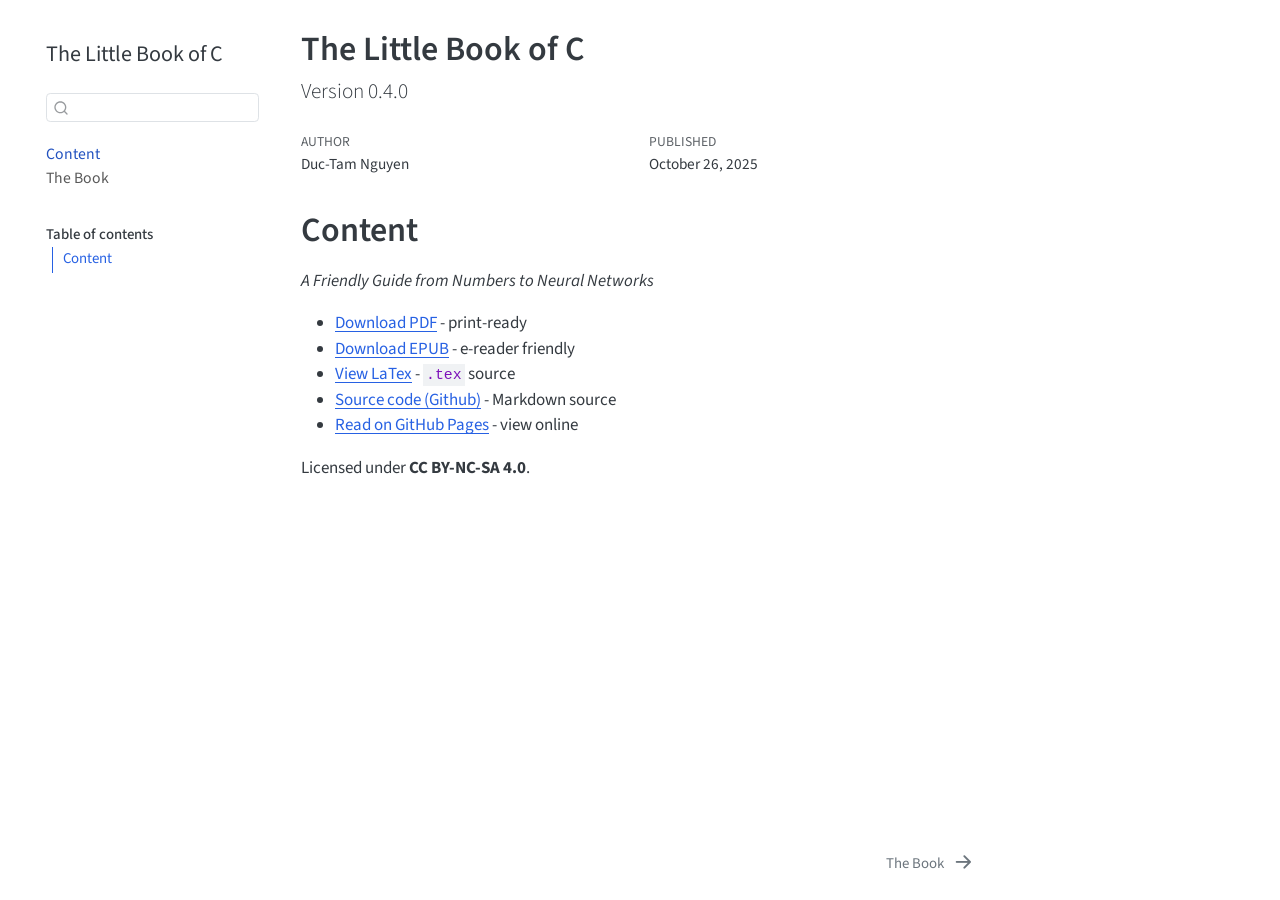
==== commit 1ad7b7a4: "🔧✨ v0.4.0 - Systems come alive! Processes, pipes, and pointers march in sync. 🎶" ====
--- a/docs/index.html
+++ b/docs/index.html
@@ -7,7 +7,7 @@
 <meta name="viewport" content="width=device-width, initial-scale=1.0, user-scalable=yes">
 
 <meta name="author" content="Duc-Tam Nguyen">
-<meta name="dcterms.date" content="2025-10-16">
+<meta name="dcterms.date" content="2025-10-26">
 
 <title>The Little Book of C</title>
 <style>
@@ -32,7 +32,7 @@
 <script src="site_libs/quarto-search/fuse.min.js"></script>
 <script src="site_libs/quarto-search/quarto-search.js"></script>
 <meta name="quarto:offset" content="./">
-<link href="./books/en-us/book.html" rel="next">
+<link href="./books/en-US/book.html" rel="next">
 <script src="site_libs/quarto-html/quarto.js" type="module"></script>
 <script src="site_libs/quarto-html/tabsets/tabsets.js" type="module"></script>
 <script src="site_libs/quarto-html/axe/axe-check.js" type="module"></script>
@@ -118,7 +118,7 @@
 </li>
         <li class="sidebar-item">
   <div class="sidebar-item-container"> 
-  <a href="./books/en-us/book.html" class="sidebar-item-text sidebar-link"><span class="chapter-title">The Book</span></a>
+  <a href="./books/en-US/book.html" class="sidebar-item-text sidebar-link"><span class="chapter-title">The Book</span></a>
   </div>
 </li>
     </ul>
@@ -158,7 +158,7 @@
     <div>
     <div class="quarto-title-meta-heading">Published</div>
     <div class="quarto-title-meta-contents">
-      <p class="date">October 16, 2025</p>
+      <p class="date">October 26, 2025</p>
     </div>
   </div>
   
@@ -590,7 +590,7 @@
   <div class="nav-page nav-page-previous">
   </div>
   <div class="nav-page nav-page-next">
-      <a href="./books/en-us/book.html" class="pagination-link" aria-label="The Book">
+      <a href="./books/en-US/book.html" class="pagination-link" aria-label="The Book">
         <span class="nav-page-text"><span class="chapter-title">The Book</span></span> <i class="bi bi-arrow-right-short"></i>
       </a>
   </div>
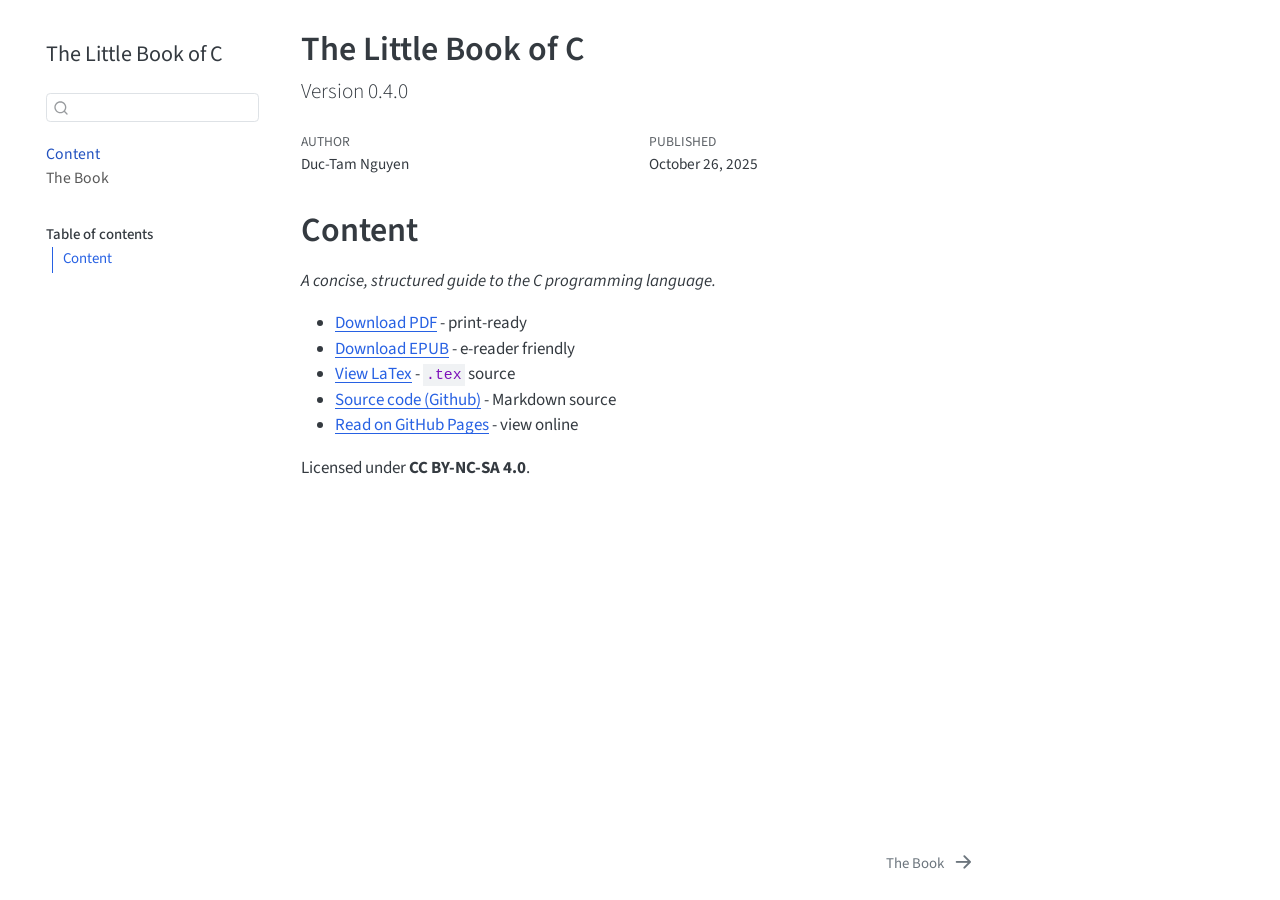
==== commit d3eda4bc: "Rebuild books with fixed links" ====
--- a/docs/index.html
+++ b/docs/index.html
@@ -172,13 +172,13 @@
 
 <section id="content" class="level1">
 <h1>Content</h1>
-<p><em>A Friendly Guide from Numbers to Neural Networks</em></p>
+<p><em>A concise, structured guide to the C programming language. </em></p>
 <ul>
-<li><a href="https://github.com/little-book-of/algorithms/blob/main/releases/book.pdf">Download PDF</a> - print-ready</li>
-<li><a href="https://github.com/little-book-of/algorithms/blob/main/releases/book.epub">Download EPUB</a> - e-reader friendly</li>
-<li><a href="https://github.com/little-book-of/algorithms/blob/main/releases/book.tex">View LaTex</a> - <code>.tex</code> source</li>
-<li><a href="https://github.com/little-book-of/algorithms">Source code (Github)</a> - Markdown source</li>
-<li><a href="https://little-book-of.github.io/algorithms">Read on GitHub Pages</a> - view online</li>
+<li><a href="https://github.com/little-book-of/c/blob/main/releases/book.pdf">Download PDF</a> - print-ready</li>
+<li><a href="https://github.com/little-book-of/c/blob/main/releases/book.epub">Download EPUB</a> - e-reader friendly</li>
+<li><a href="https://github.com/little-book-of/c/blob/main/releases/book.tex">View LaTex</a> - <code>.tex</code> source</li>
+<li><a href="https://github.com/little-book-of/c">Source code (Github)</a> - Markdown source</li>
+<li><a href="https://little-book-of.github.io/c">Read on GitHub Pages</a> - view online</li>
 </ul>
 <p>Licensed under <strong>CC BY-NC-SA 4.0</strong>.</p>
 
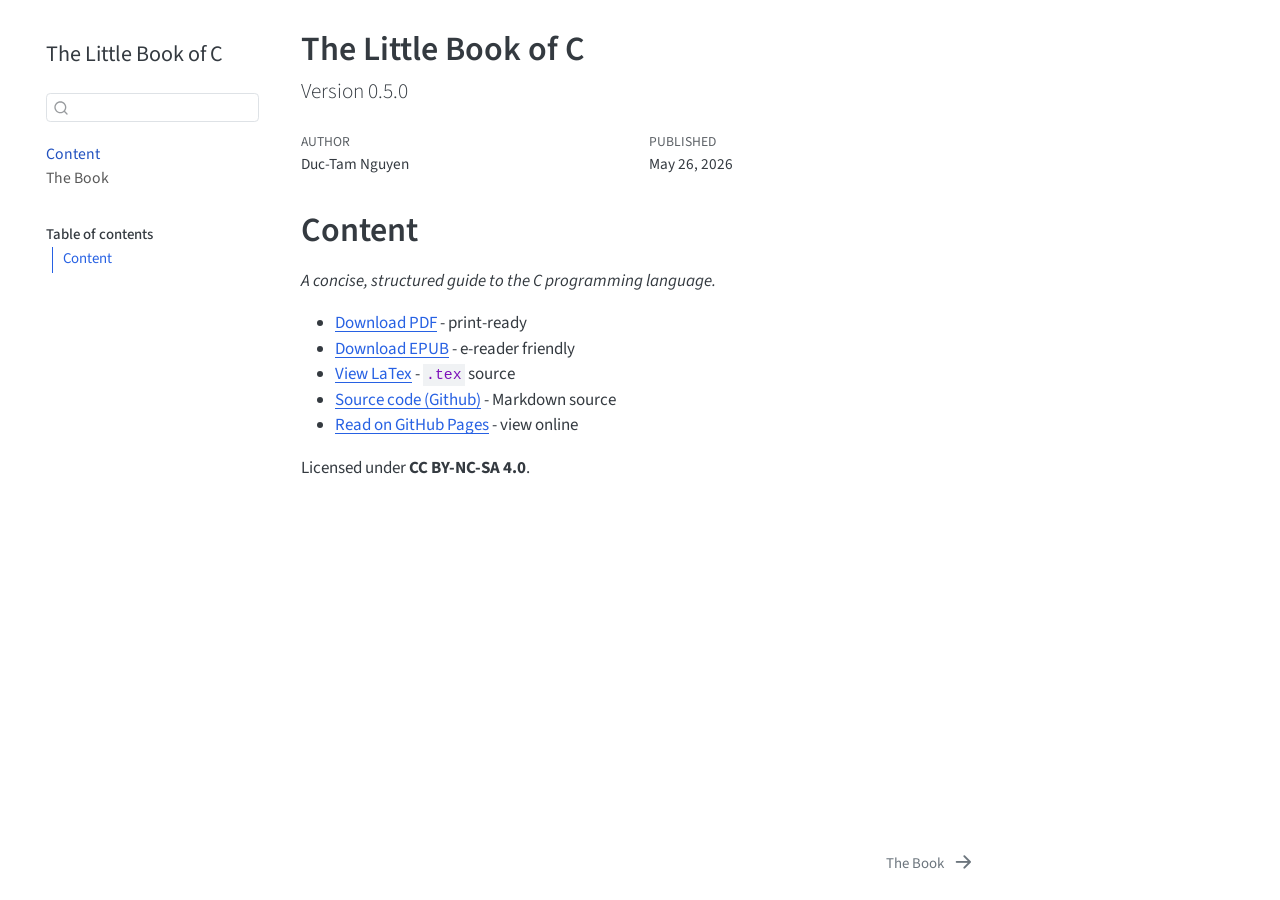
==== commit 35d2a1a5: "Bump version to 0.5.0 and rebuild PDF, EPUB, HTML" ====
--- a/docs/index.html
+++ b/docs/index.html
@@ -7,7 +7,7 @@
 <meta name="viewport" content="width=device-width, initial-scale=1.0, user-scalable=yes">
 
 <meta name="author" content="Duc-Tam Nguyen">
-<meta name="dcterms.date" content="2025-10-26">
+<meta name="dcterms.date" content="2026-05-26">
 
 <title>The Little Book of C</title>
 <style>
@@ -141,7 +141,7 @@
 <header id="title-block-header" class="quarto-title-block default">
 <div class="quarto-title">
 <h1 class="title">The Little Book of C</h1>
-<p class="subtitle lead">Version 0.4.0</p>
+<p class="subtitle lead">Version 0.5.0</p>
 </div>
 
 
@@ -158,7 +158,7 @@
     <div>
     <div class="quarto-title-meta-heading">Published</div>
     <div class="quarto-title-meta-contents">
-      <p class="date">October 26, 2025</p>
+      <p class="date">May 26, 2026</p>
     </div>
   </div>
   
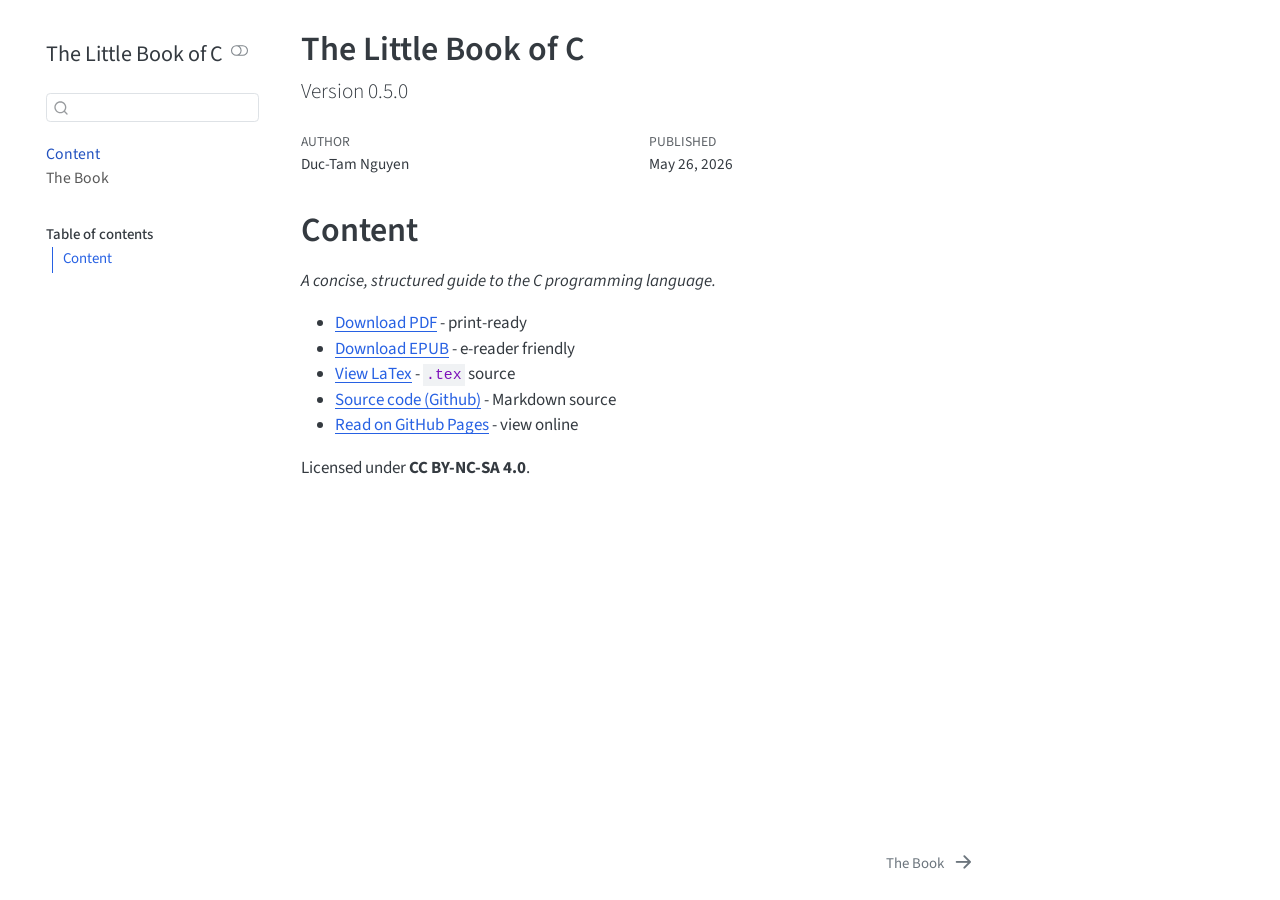
==== commit 23a4b174: "Add dark mode toggle to website Closes #13" ====
--- a/docs/index.html
+++ b/docs/index.html
@@ -40,10 +40,14 @@
 <script src="site_libs/quarto-html/tippy.umd.min.js"></script>
 <script src="site_libs/quarto-html/anchor.min.js"></script>
 <link href="site_libs/quarto-html/tippy.css" rel="stylesheet">
-<link href="site_libs/quarto-html/quarto-syntax-highlighting-1fe81d0376b2c50856e68e651e390326.css" rel="stylesheet" id="quarto-text-highlighting-styles">
+<link href="site_libs/quarto-html/quarto-syntax-highlighting-1fe81d0376b2c50856e68e651e390326.css" rel="stylesheet" class="quarto-color-scheme" id="quarto-text-highlighting-styles">
+<link href="site_libs/quarto-html/quarto-syntax-highlighting-dark-6f6599830d51be977da3b6af758f8eff.css" rel="stylesheet" class="quarto-color-scheme quarto-color-alternate" id="quarto-text-highlighting-styles">
+<link href="site_libs/quarto-html/quarto-syntax-highlighting-1fe81d0376b2c50856e68e651e390326.css" rel="stylesheet" class="quarto-color-scheme-extra" id="quarto-text-highlighting-styles">
 <script src="site_libs/bootstrap/bootstrap.min.js"></script>
 <link href="site_libs/bootstrap/bootstrap-icons.css" rel="stylesheet">
-<link href="site_libs/bootstrap/bootstrap-27c261d06b905028a18691de25d09dde.min.css" rel="stylesheet" append-hash="true" id="quarto-bootstrap" data-mode="light">
+<link href="site_libs/bootstrap/bootstrap-27c261d06b905028a18691de25d09dde.min.css" rel="stylesheet" append-hash="true" class="quarto-color-scheme" id="quarto-bootstrap" data-mode="light">
+<link href="site_libs/bootstrap/bootstrap-dark-234501a227967ac462f24af7be37efa8.min.css" rel="stylesheet" append-hash="true" class="quarto-color-scheme quarto-color-alternate" id="quarto-bootstrap" data-mode="dark">
+<link href="site_libs/bootstrap/bootstrap-27c261d06b905028a18691de25d09dde.min.css" rel="stylesheet" append-hash="true" class="quarto-color-scheme-extra" id="quarto-bootstrap" data-mode="light">
 <script id="quarto-search-options" type="application/json">{
   "location": "sidebar",
   "copy-button": false,
@@ -75,7 +79,169 @@
 
 </head>
 
-<body class="nav-sidebar floating quarto-light">
+<body class="nav-sidebar floating quarto-light"><script id="quarto-html-before-body" type="application/javascript">
+    const toggleBodyColorMode = (bsSheetEl) => {
+      const mode = bsSheetEl.getAttribute("data-mode");
+      const bodyEl = window.document.querySelector("body");
+      if (mode === "dark") {
+        bodyEl.classList.add("quarto-dark");
+        bodyEl.classList.remove("quarto-light");
+      } else {
+        bodyEl.classList.add("quarto-light");
+        bodyEl.classList.remove("quarto-dark");
+      }
+    }
+    const toggleBodyColorPrimary = () => {
+      const bsSheetEl = window.document.querySelector("link#quarto-bootstrap:not([rel=disabled-stylesheet])");
+      if (bsSheetEl) {
+        toggleBodyColorMode(bsSheetEl);
+      }
+    }
+    const setColorSchemeToggle = (alternate) => {
+      const toggles = window.document.querySelectorAll('.quarto-color-scheme-toggle');
+      for (let i=0; i < toggles.length; i++) {
+        const toggle = toggles[i];
+        if (toggle) {
+          if (alternate) {
+            toggle.classList.add("alternate");
+          } else {
+            toggle.classList.remove("alternate");
+          }
+        }
+      }
+    };
+    const toggleColorMode = (alternate) => {
+      // Switch the stylesheets
+      const primaryStylesheets = window.document.querySelectorAll('link.quarto-color-scheme:not(.quarto-color-alternate)');
+      const alternateStylesheets = window.document.querySelectorAll('link.quarto-color-scheme.quarto-color-alternate');
+      manageTransitions('#quarto-margin-sidebar .nav-link', false);
+      if (alternate) {
+        // note: dark is layered on light, we don't disable primary!
+        enableStylesheet(alternateStylesheets);
+        for (const sheetNode of alternateStylesheets) {
+          if (sheetNode.id === "quarto-bootstrap") {
+            toggleBodyColorMode(sheetNode);
+          }
+        }
+      } else {
+        disableStylesheet(alternateStylesheets);
+        enableStylesheet(primaryStylesheets)
+        toggleBodyColorPrimary();
+      }
+      manageTransitions('#quarto-margin-sidebar .nav-link', true);
+      // Switch the toggles
+      setColorSchemeToggle(alternate)
+      // Hack to workaround the fact that safari doesn't
+      // properly recolor the scrollbar when toggling (#1455)
+      if (navigator.userAgent.indexOf('Safari') > 0 && navigator.userAgent.indexOf('Chrome') == -1) {
+        manageTransitions("body", false);
+        window.scrollTo(0, 1);
+        setTimeout(() => {
+          window.scrollTo(0, 0);
+          manageTransitions("body", true);
+        }, 40);
+      }
+    }
+    const disableStylesheet = (stylesheets) => {
+      for (let i=0; i < stylesheets.length; i++) {
+        const stylesheet = stylesheets[i];
+        stylesheet.rel = 'disabled-stylesheet';
+      }
+    }
+    const enableStylesheet = (stylesheets) => {
+      for (let i=0; i < stylesheets.length; i++) {
+        const stylesheet = stylesheets[i];
+        if(stylesheet.rel !== 'stylesheet') { // for Chrome, which will still FOUC without this check
+          stylesheet.rel = 'stylesheet';
+        }
+      }
+    }
+    const manageTransitions = (selector, allowTransitions) => {
+      const els = window.document.querySelectorAll(selector);
+      for (let i=0; i < els.length; i++) {
+        const el = els[i];
+        if (allowTransitions) {
+          el.classList.remove('notransition');
+        } else {
+          el.classList.add('notransition');
+        }
+      }
+    }
+    const isFileUrl = () => {
+      return window.location.protocol === 'file:';
+    }
+    const hasAlternateSentinel = () => {
+      let styleSentinel = getColorSchemeSentinel();
+      if (styleSentinel !== null) {
+        return styleSentinel === "alternate";
+      } else {
+        return false;
+      }
+    }
+    const setStyleSentinel = (alternate) => {
+      const value = alternate ? "alternate" : "default";
+      if (!isFileUrl()) {
+        window.localStorage.setItem("quarto-color-scheme", value);
+      } else {
+        localAlternateSentinel = value;
+      }
+    }
+    const getColorSchemeSentinel = () => {
+      if (!isFileUrl()) {
+        const storageValue = window.localStorage.getItem("quarto-color-scheme");
+        return storageValue != null ? storageValue : localAlternateSentinel;
+      } else {
+        return localAlternateSentinel;
+      }
+    }
+    const toggleGiscusIfUsed = (isAlternate, darkModeDefault) => {
+      const baseTheme = document.querySelector('#giscus-base-theme')?.value ?? 'light';
+      const alternateTheme = document.querySelector('#giscus-alt-theme')?.value ?? 'dark';
+      let newTheme = '';
+      if(authorPrefersDark) {
+        newTheme = isAlternate ? baseTheme : alternateTheme;
+      } else {
+        newTheme = isAlternate ? alternateTheme : baseTheme;
+      }
+      const changeGiscusTheme = () => {
+        // From: https://github.com/giscus/giscus/issues/336
+        const sendMessage = (message) => {
+          const iframe = document.querySelector('iframe.giscus-frame');
+          if (!iframe) return;
+          iframe.contentWindow.postMessage({ giscus: message }, 'https://giscus.app');
+        }
+        sendMessage({
+          setConfig: {
+            theme: newTheme
+          }
+        });
+      }
+      const isGiscussLoaded = window.document.querySelector('iframe.giscus-frame') !== null;
+      if (isGiscussLoaded) {
+        changeGiscusTheme();
+      }
+    };
+    const authorPrefersDark = false;
+    const darkModeDefault = authorPrefersDark;
+      document.querySelector('link#quarto-text-highlighting-styles.quarto-color-scheme-extra').rel = 'disabled-stylesheet';
+      document.querySelector('link#quarto-bootstrap.quarto-color-scheme-extra').rel = 'disabled-stylesheet';
+    let localAlternateSentinel = darkModeDefault ? 'alternate' : 'default';
+    // Dark / light mode switch
+    window.quartoToggleColorScheme = () => {
+      // Read the current dark / light value
+      let toAlternate = !hasAlternateSentinel();
+      toggleColorMode(toAlternate);
+      setStyleSentinel(toAlternate);
+      toggleGiscusIfUsed(toAlternate, darkModeDefault);
+      window.dispatchEvent(new Event('resize'));
+    };
+    // Switch to dark mode if need be
+    if (hasAlternateSentinel()) {
+      toggleColorMode(true);
+    } else {
+      toggleColorMode(false);
+    }
+  </script>
 
 <div id="quarto-search-results"></div>
   <header id="quarto-header" class="headroom fixed-top">
@@ -102,6 +268,9 @@
       </a>
     <div class="sidebar-title mb-0 py-0">
       <a href="./">The Little Book of C</a> 
+        <div class="sidebar-tools-main">
+  <a href="" class="quarto-color-scheme-toggle quarto-navigation-tool  px-1" onclick="window.quartoToggleColorScheme(); return false;" title="Toggle dark mode"><i class="bi"></i></a>
+</div>
     </div>
       </div>
         <div class="mt-2 flex-shrink-0 align-items-center">
@@ -138,6 +307,7 @@
 <!-- main -->
 <main class="content" id="quarto-document-content">
 
+
 <header id="title-block-header" class="quarto-title-block default">
 <div class="quarto-title">
 <h1 class="title">The Little Book of C</h1>
@@ -188,6 +358,19 @@
 </main> <!-- /main -->
 <script id="quarto-html-after-body" type="application/javascript">
   window.document.addEventListener("DOMContentLoaded", function (event) {
+    // Ensure there is a toggle, if there isn't float one in the top right
+    if (window.document.querySelector('.quarto-color-scheme-toggle') === null) {
+      const a = window.document.createElement('a');
+      a.classList.add('top-right');
+      a.classList.add('quarto-color-scheme-toggle');
+      a.href = "";
+      a.onclick = function() { try { window.quartoToggleColorScheme(); } catch {} return false; };
+      const i = window.document.createElement("i");
+      i.classList.add('bi');
+      a.appendChild(i);
+      window.document.body.appendChild(a);
+    }
+    setColorSchemeToggle(hasAlternateSentinel())
     const icon = "";
     const anchorJS = new window.AnchorJS();
     anchorJS.options = {
--- a/docs/site_libs/quarto-html/quarto-syntax-highlighting-dark-6f6599830d51be977da3b6af758f8eff.css
+++ b/docs/site_libs/quarto-html/quarto-syntax-highlighting-dark-6f6599830d51be977da3b6af758f8eff.css
@@ -0,0 +1,219 @@
+/* quarto syntax highlight colors */
+:root {
+  --quarto-hl-al-color: #f07178;
+  --quarto-hl-an-color: #d4d0ab;
+  --quarto-hl-at-color: #00e0e0;
+  --quarto-hl-bn-color: #d4d0ab;
+  --quarto-hl-bu-color: #abe338;
+  --quarto-hl-ch-color: #abe338;
+  --quarto-hl-co-color: #f8f8f2;
+  --quarto-hl-cv-color: #ffd700;
+  --quarto-hl-cn-color: #ffd700;
+  --quarto-hl-cf-color: #ffa07a;
+  --quarto-hl-dt-color: #ffa07a;
+  --quarto-hl-dv-color: #d4d0ab;
+  --quarto-hl-do-color: #f8f8f2;
+  --quarto-hl-er-color: #f07178;
+  --quarto-hl-ex-color: #00e0e0;
+  --quarto-hl-fl-color: #d4d0ab;
+  --quarto-hl-fu-color: #ffa07a;
+  --quarto-hl-im-color: #abe338;
+  --quarto-hl-in-color: #d4d0ab;
+  --quarto-hl-kw-color: #ffa07a;
+  --quarto-hl-op-color: #ffa07a;
+  --quarto-hl-ot-color: #00e0e0;
+  --quarto-hl-pp-color: #dcc6e0;
+  --quarto-hl-re-color: #00e0e0;
+  --quarto-hl-sc-color: #abe338;
+  --quarto-hl-ss-color: #abe338;
+  --quarto-hl-st-color: #abe338;
+  --quarto-hl-va-color: #00e0e0;
+  --quarto-hl-vs-color: #abe338;
+  --quarto-hl-wa-color: #dcc6e0;
+}
+
+/* other quarto variables */
+:root {
+  --quarto-font-monospace: SFMono-Regular, Menlo, Monaco, Consolas, "Liberation Mono", "Courier New", monospace;
+}
+
+/* syntax highlight based on Pandoc's rules */
+pre > code.sourceCode > span {
+  color: #f8f8f2;
+}
+
+code.sourceCode > span {
+  color: #f8f8f2;
+}
+
+div.sourceCode,
+div.sourceCode pre.sourceCode {
+  color: #f8f8f2;
+}
+
+/* Normal */
+code span {
+  color: #f8f8f2;
+}
+
+/* Alert */
+code span.al {
+  color: #f07178;
+}
+
+/* Annotation */
+code span.an {
+  color: #d4d0ab;
+}
+
+/* Attribute */
+code span.at {
+  color: #00e0e0;
+}
+
+/* BaseN */
+code span.bn {
+  color: #d4d0ab;
+}
+
+/* BuiltIn */
+code span.bu {
+  color: #abe338;
+}
+
+/* ControlFlow */
+code span.cf {
+  font-weight: bold;
+  color: #ffa07a;
+}
+
+/* Char */
+code span.ch {
+  color: #abe338;
+}
+
+/* Constant */
+code span.cn {
+  color: #ffd700;
+}
+
+/* Comment */
+code span.co {
+  font-style: italic;
+  color: #f8f8f2;
+}
+
+/* CommentVar */
+code span.cv {
+  color: #ffd700;
+}
+
+/* Documentation */
+code span.do {
+  color: #f8f8f2;
+}
+
+/* DataType */
+code span.dt {
+  color: #ffa07a;
+}
+
+/* DecVal */
+code span.dv {
+  color: #d4d0ab;
+}
+
+/* Error */
+code span.er {
+  color: #f07178;
+  text-decoration: underline;
+}
+
+/* Extension */
+code span.ex {
+  font-weight: bold;
+  color: #00e0e0;
+}
+
+/* Float */
+code span.fl {
+  color: #d4d0ab;
+}
+
+/* Function */
+code span.fu {
+  color: #ffa07a;
+}
+
+/* Import */
+code span.im {
+  color: #abe338;
+}
+
+/* Information */
+code span.in {
+  color: #d4d0ab;
+}
+
+/* Keyword */
+code span.kw {
+  font-weight: bold;
+  color: #ffa07a;
+}
+
+/* Operator */
+code span.op {
+  color: #ffa07a;
+}
+
+/* Other */
+code span.ot {
+  color: #00e0e0;
+}
+
+/* Preprocessor */
+code span.pp {
+  color: #dcc6e0;
+}
+
+/* RegionMarker */
+code span.re {
+  background-color: #f8f8f2;
+  color: #00e0e0;
+}
+
+/* SpecialChar */
+code span.sc {
+  color: #abe338;
+}
+
+/* SpecialString */
+code span.ss {
+  color: #abe338;
+}
+
+/* String */
+code span.st {
+  color: #abe338;
+}
+
+/* Variable */
+code span.va {
+  color: #00e0e0;
+}
+
+/* VerbatimString */
+code span.vs {
+  color: #abe338;
+}
+
+/* Warning */
+code span.wa {
+  color: #dcc6e0;
+}
+
+.prevent-inlining {
+  content: "</";
+}
+
+/*# sourceMappingURL=863a406996f66a89b2ec028bbe6292aa.css.map */
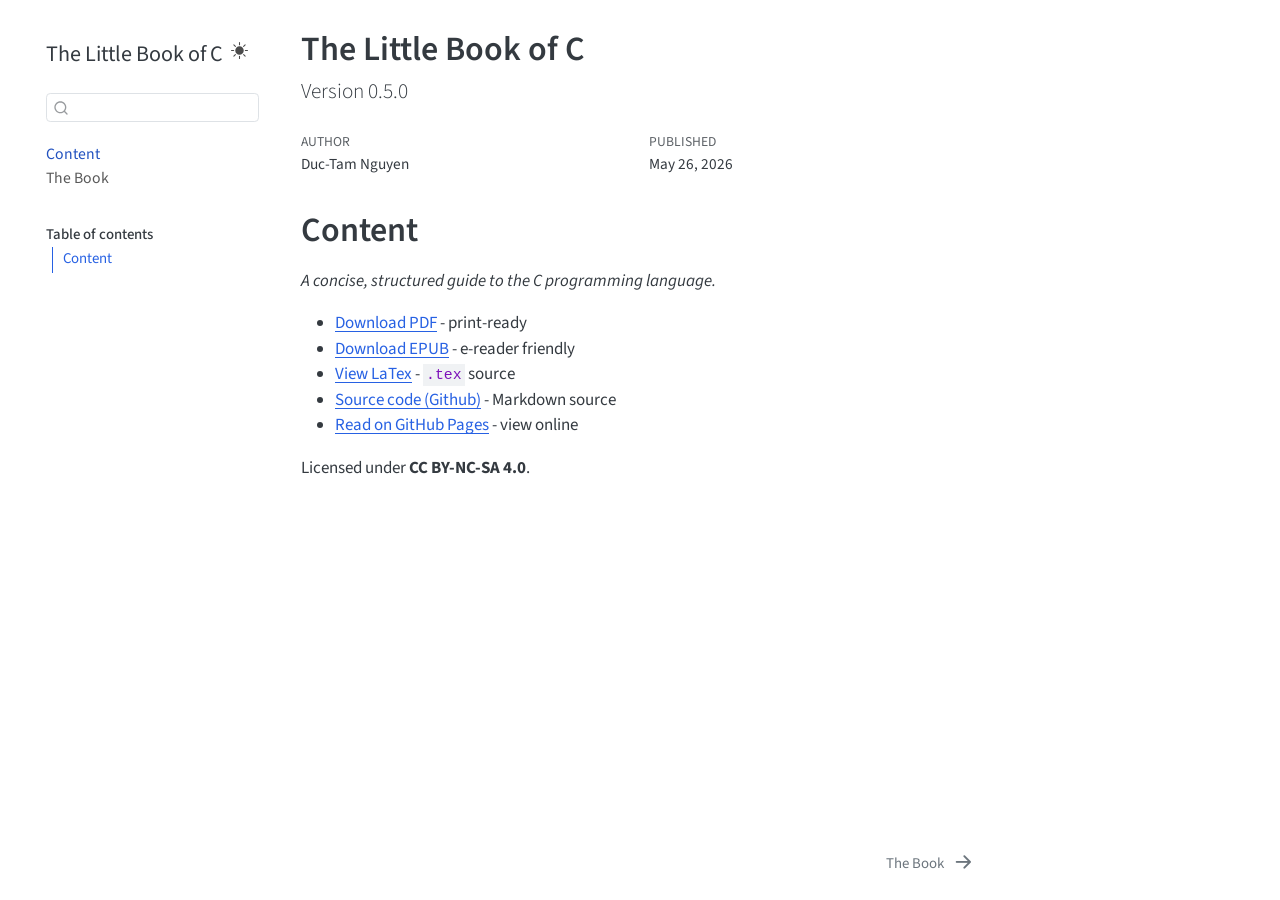
==== commit f178ed18: "Use sun and moon icons for theme toggle Match the standard dark-mode toggle used on quarto.org and o" ====
--- a/docs/index.html
+++ b/docs/index.html
@@ -45,9 +45,9 @@
 <link href="site_libs/quarto-html/quarto-syntax-highlighting-1fe81d0376b2c50856e68e651e390326.css" rel="stylesheet" class="quarto-color-scheme-extra" id="quarto-text-highlighting-styles">
 <script src="site_libs/bootstrap/bootstrap.min.js"></script>
 <link href="site_libs/bootstrap/bootstrap-icons.css" rel="stylesheet">
-<link href="site_libs/bootstrap/bootstrap-27c261d06b905028a18691de25d09dde.min.css" rel="stylesheet" append-hash="true" class="quarto-color-scheme" id="quarto-bootstrap" data-mode="light">
-<link href="site_libs/bootstrap/bootstrap-dark-234501a227967ac462f24af7be37efa8.min.css" rel="stylesheet" append-hash="true" class="quarto-color-scheme quarto-color-alternate" id="quarto-bootstrap" data-mode="dark">
-<link href="site_libs/bootstrap/bootstrap-27c261d06b905028a18691de25d09dde.min.css" rel="stylesheet" append-hash="true" class="quarto-color-scheme-extra" id="quarto-bootstrap" data-mode="light">
+<link href="site_libs/bootstrap/bootstrap-6f0ea5eb585abf07a67e855decd7230f.min.css" rel="stylesheet" append-hash="true" class="quarto-color-scheme" id="quarto-bootstrap" data-mode="light">
+<link href="site_libs/bootstrap/bootstrap-dark-3a46d43687c4cd34296c08f4245ebe38.min.css" rel="stylesheet" append-hash="true" class="quarto-color-scheme quarto-color-alternate" id="quarto-bootstrap" data-mode="dark">
+<link href="site_libs/bootstrap/bootstrap-6f0ea5eb585abf07a67e855decd7230f.min.css" rel="stylesheet" append-hash="true" class="quarto-color-scheme-extra" id="quarto-bootstrap" data-mode="light">
 <script id="quarto-search-options" type="application/json">{
   "location": "sidebar",
   "copy-button": false,
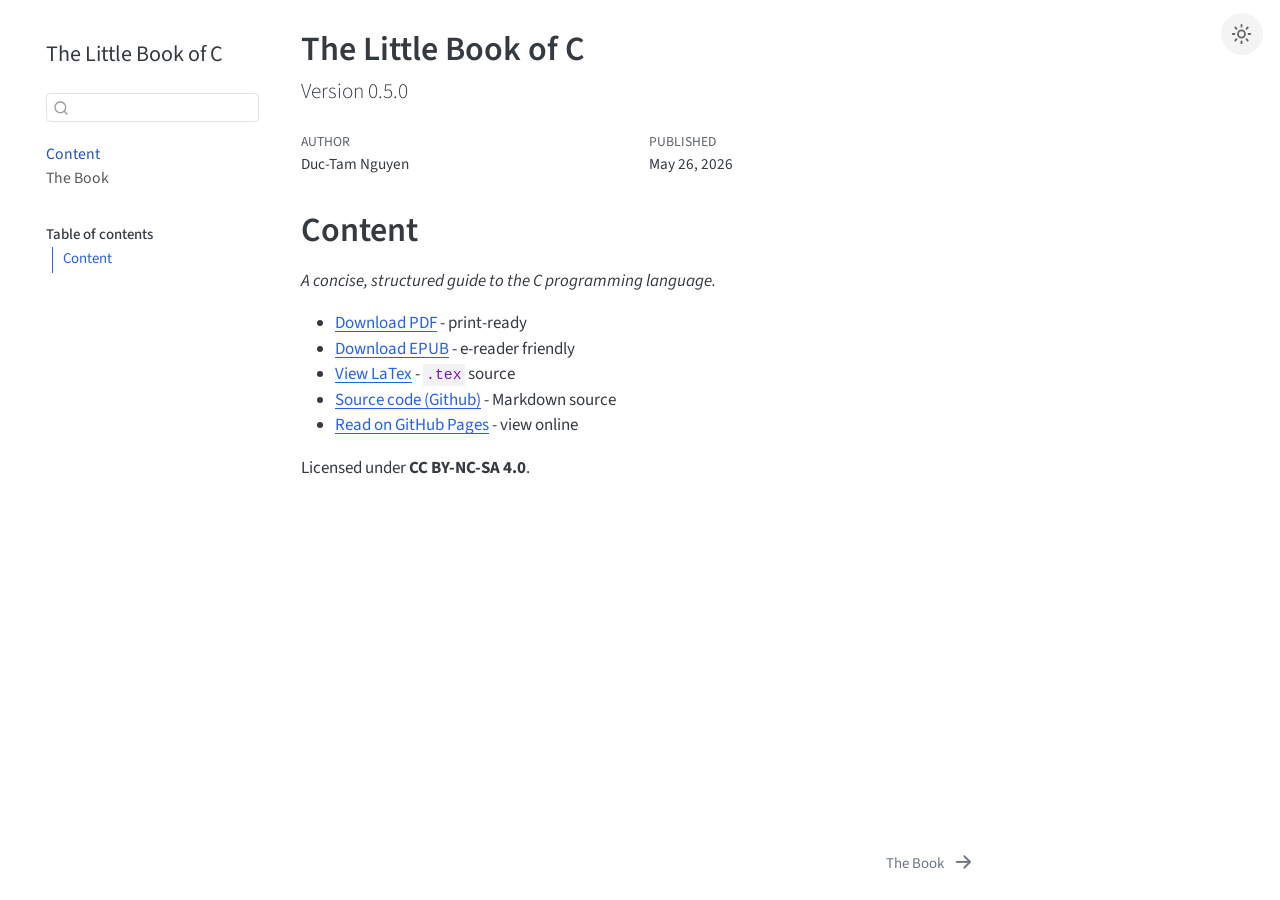
==== commit ff7eaa75: "Move theme toggle to top right with lucide sun/moon icons The previous toggle sat in the sidebar too" ====
--- a/docs/index.html
+++ b/docs/index.html
@@ -45,9 +45,9 @@
 <link href="site_libs/quarto-html/quarto-syntax-highlighting-1fe81d0376b2c50856e68e651e390326.css" rel="stylesheet" class="quarto-color-scheme-extra" id="quarto-text-highlighting-styles">
 <script src="site_libs/bootstrap/bootstrap.min.js"></script>
 <link href="site_libs/bootstrap/bootstrap-icons.css" rel="stylesheet">
-<link href="site_libs/bootstrap/bootstrap-6f0ea5eb585abf07a67e855decd7230f.min.css" rel="stylesheet" append-hash="true" class="quarto-color-scheme" id="quarto-bootstrap" data-mode="light">
-<link href="site_libs/bootstrap/bootstrap-dark-3a46d43687c4cd34296c08f4245ebe38.min.css" rel="stylesheet" append-hash="true" class="quarto-color-scheme quarto-color-alternate" id="quarto-bootstrap" data-mode="dark">
-<link href="site_libs/bootstrap/bootstrap-6f0ea5eb585abf07a67e855decd7230f.min.css" rel="stylesheet" append-hash="true" class="quarto-color-scheme-extra" id="quarto-bootstrap" data-mode="light">
+<link href="site_libs/bootstrap/bootstrap-c3d3aa8472496e42cf5a77c5f17fa26a.min.css" rel="stylesheet" append-hash="true" class="quarto-color-scheme" id="quarto-bootstrap" data-mode="light">
+<link href="site_libs/bootstrap/bootstrap-dark-5c06c446a70be808ecfe74eede97cf2d.min.css" rel="stylesheet" append-hash="true" class="quarto-color-scheme quarto-color-alternate" id="quarto-bootstrap" data-mode="dark">
+<link href="site_libs/bootstrap/bootstrap-c3d3aa8472496e42cf5a77c5f17fa26a.min.css" rel="stylesheet" append-hash="true" class="quarto-color-scheme-extra" id="quarto-bootstrap" data-mode="light">
 <script id="quarto-search-options" type="application/json">{
   "location": "sidebar",
   "copy-button": false,
